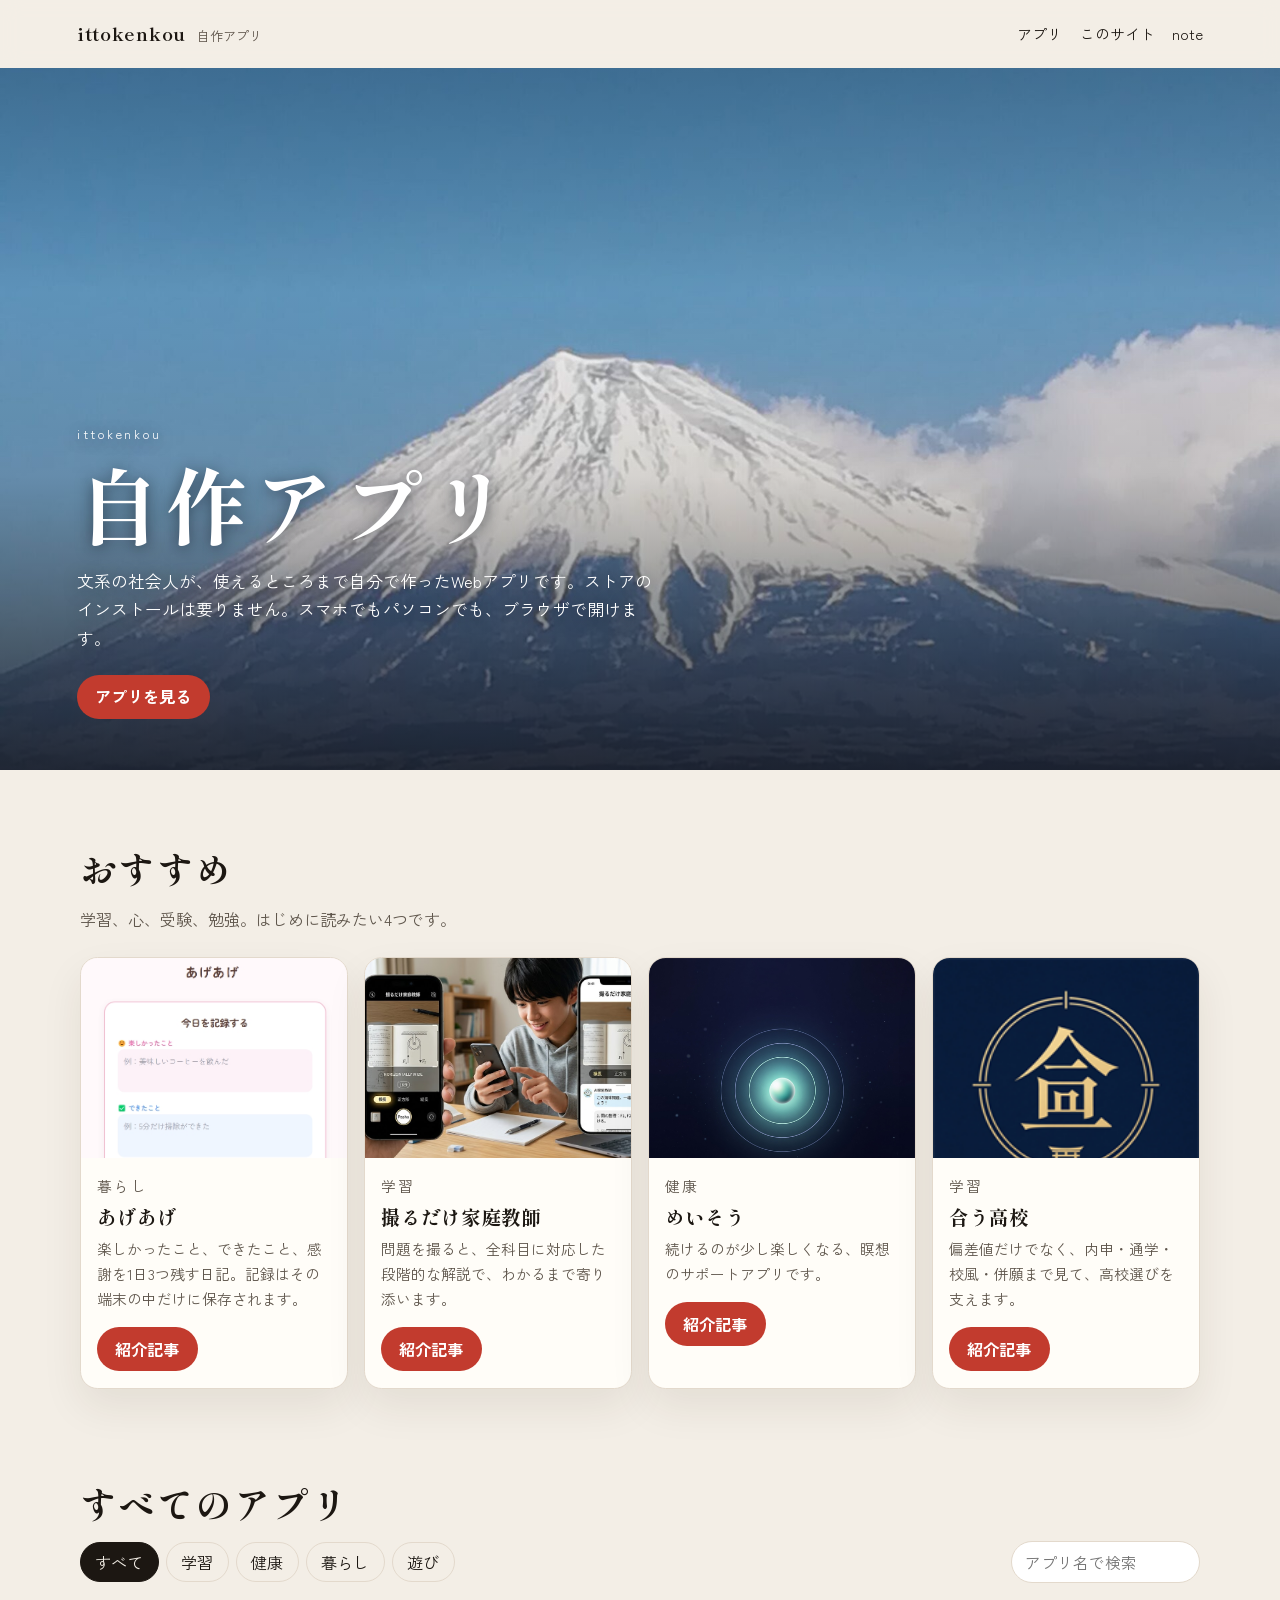
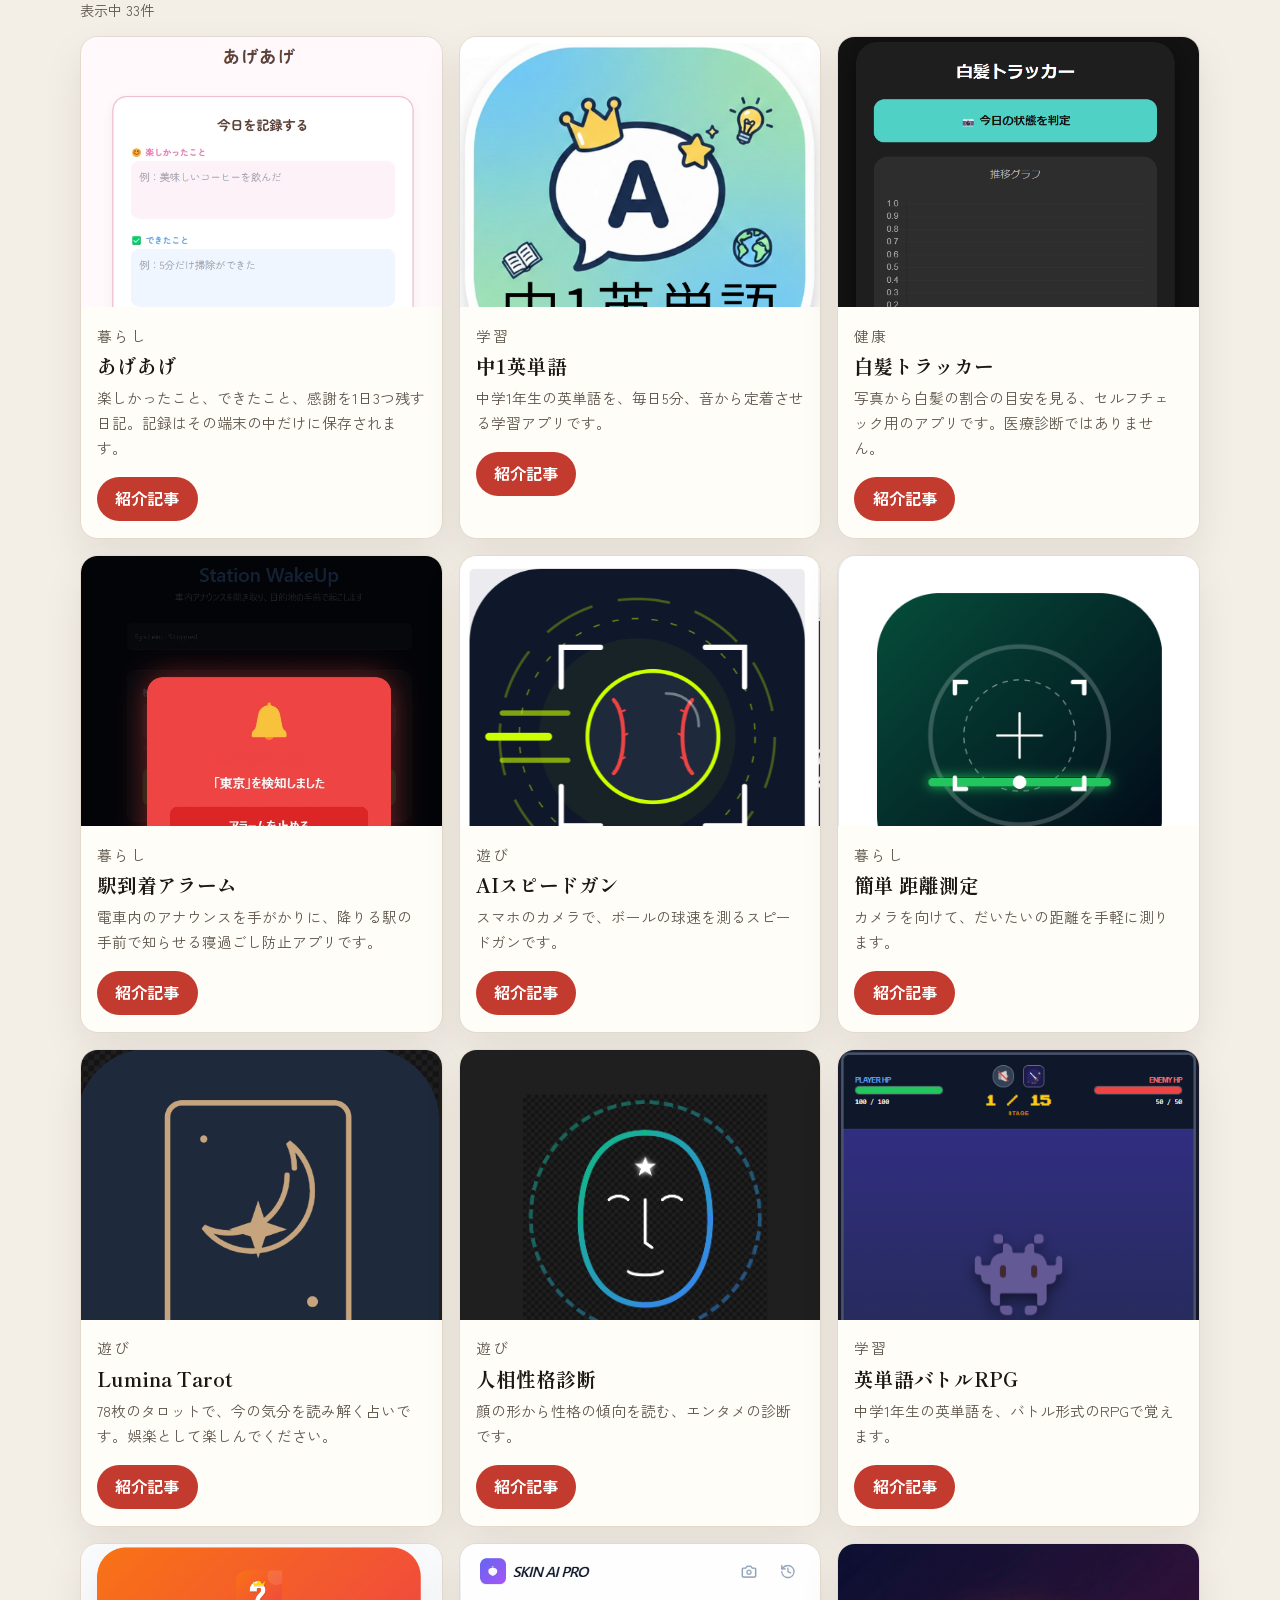
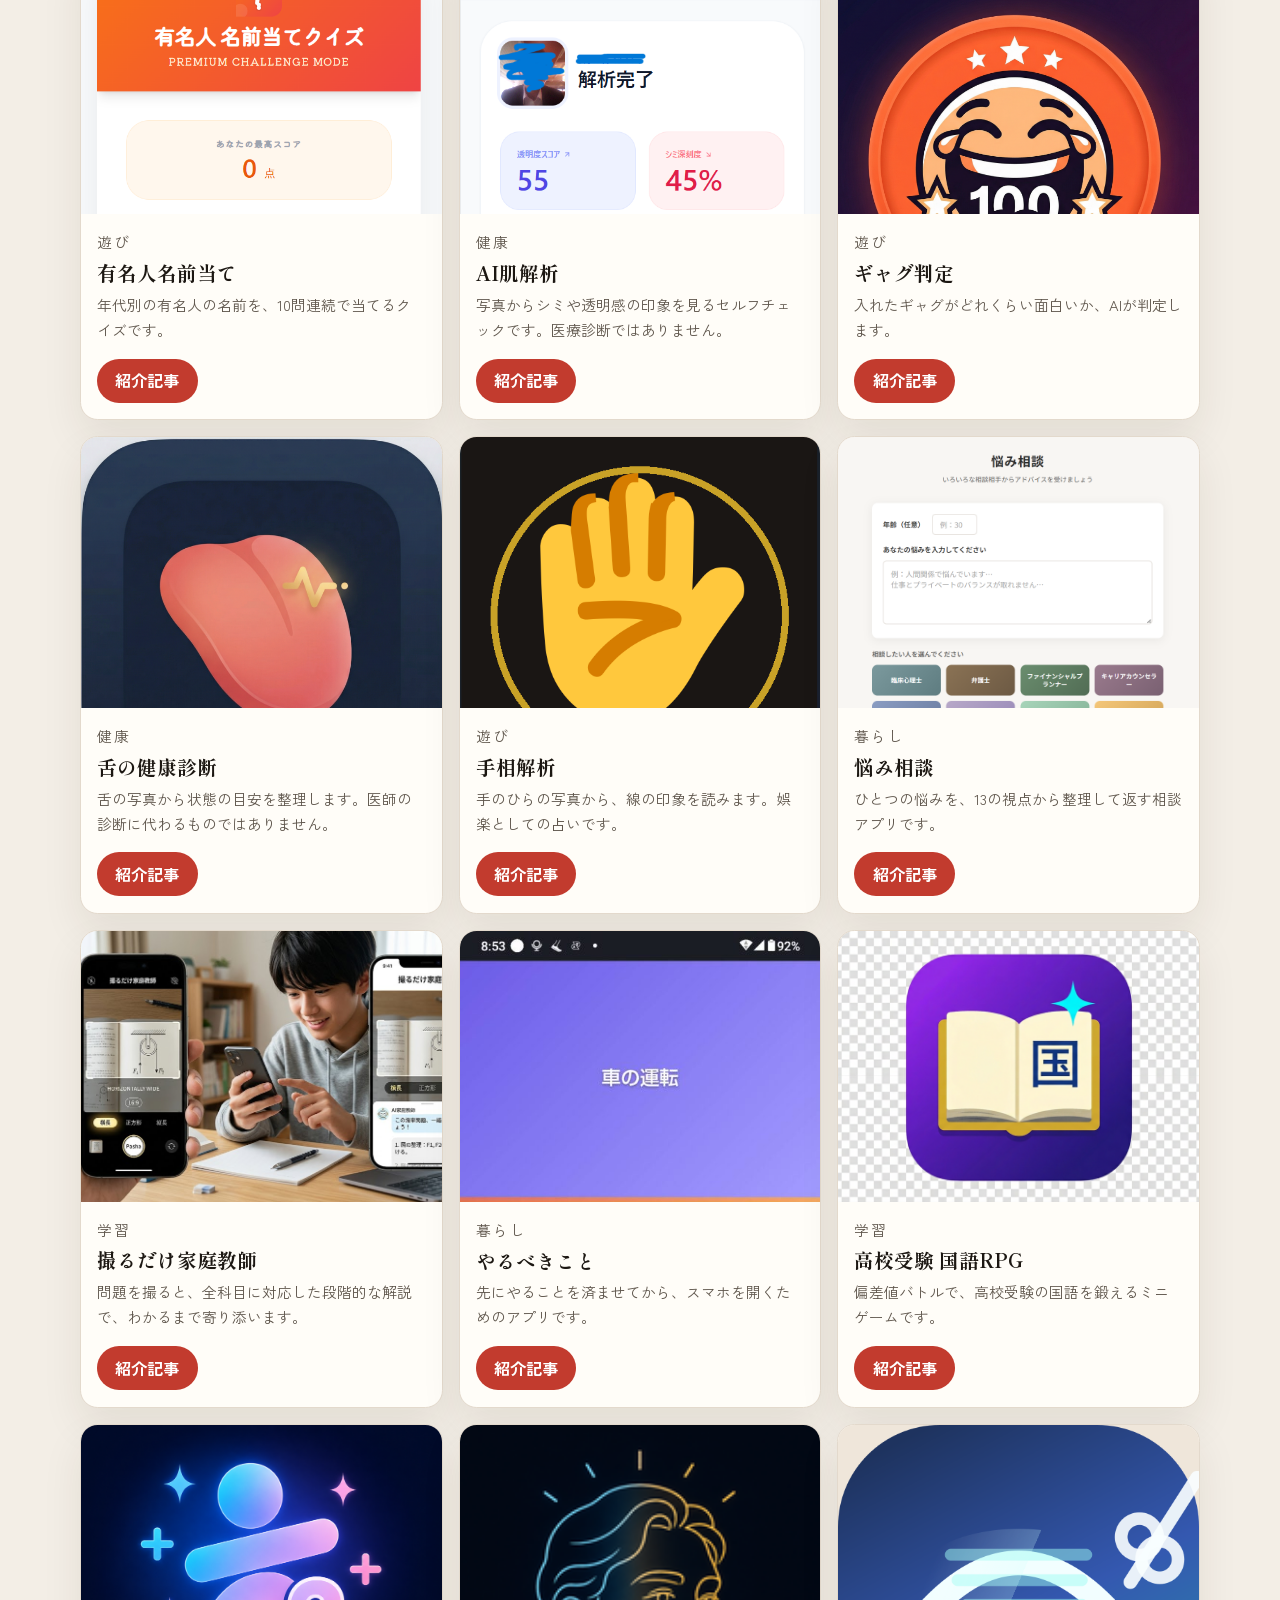
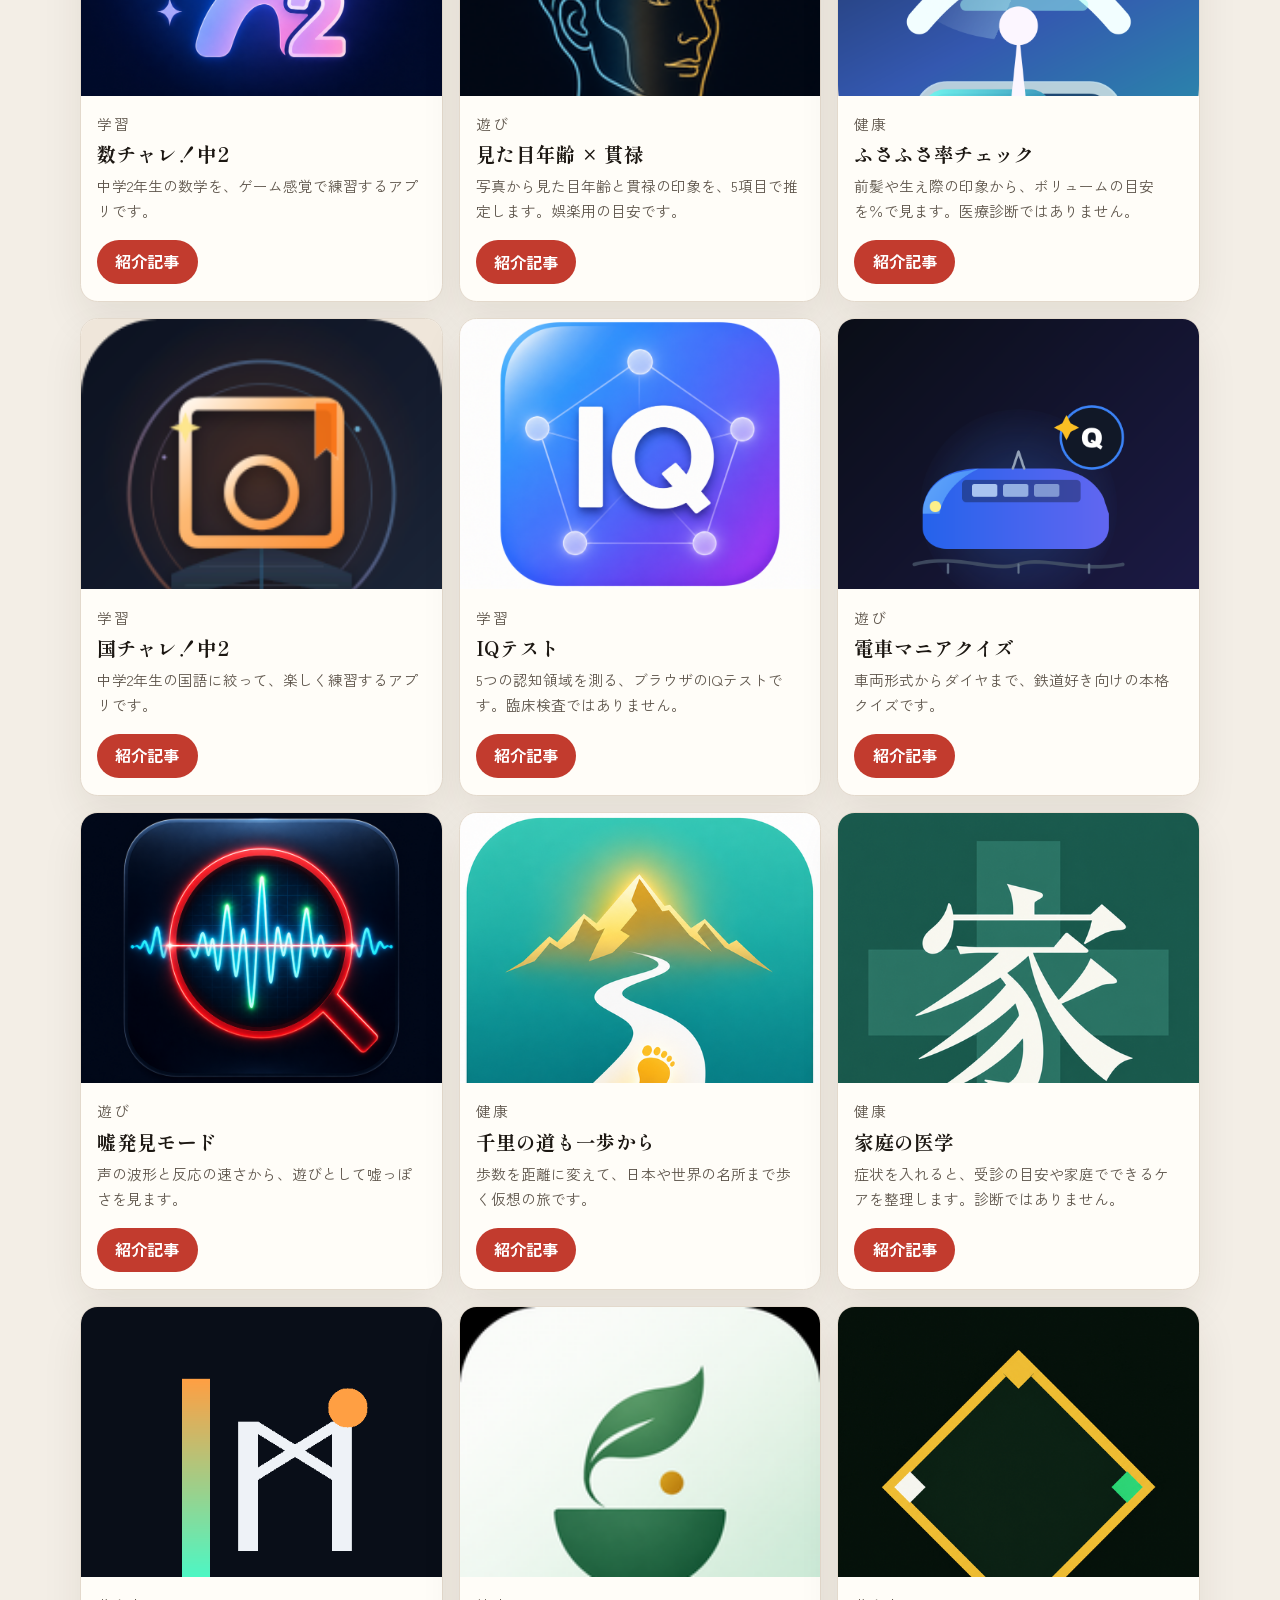
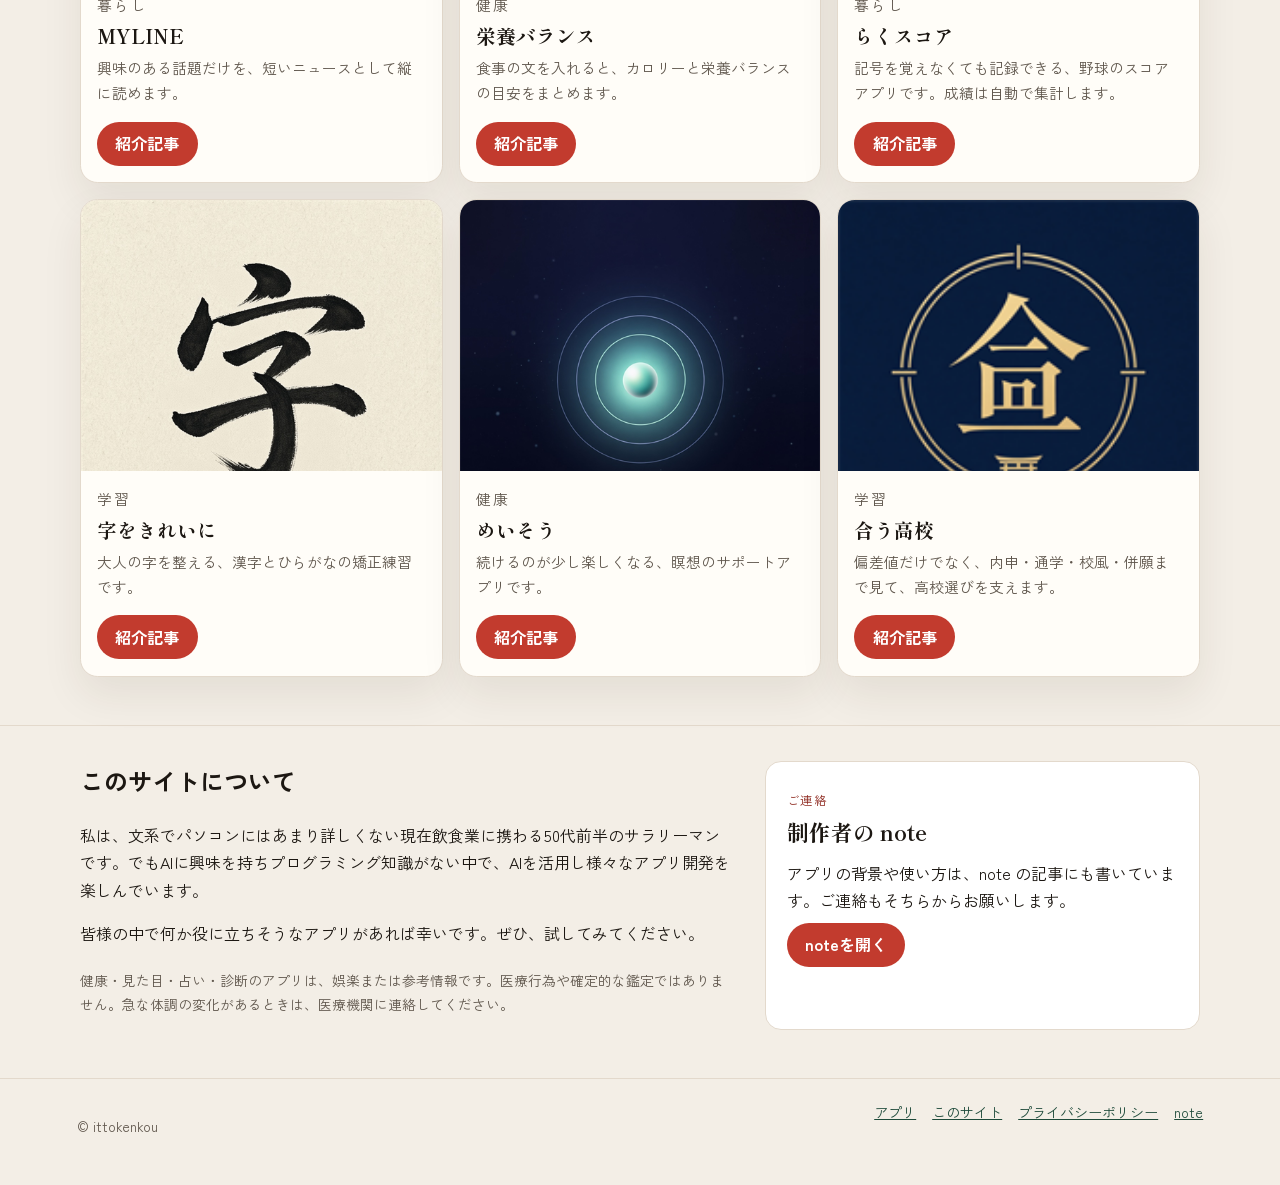
==== index.html @ 29476a19 "自作アプリの紹介サイトを追加する WordPressのPHPをやめ、有料noteの紹介記事へ案内する静的ページにするため。  Co-authored-by: Cursor <cursoragent@c" ====
<!DOCTYPE html>
<html lang="ja">
<head>
  <meta charset="UTF-8">
  <meta name="viewport" content="width=device-width, initial-scale=1">
  <title>ittokenkou - 自作アプリ</title>
  <meta name="description" content="文系の社会人が作ったWebアプリの紹介サイトです。学習、健康、暮らし、遊び。インストール不要で、ブラウザからすぐ使えます。">
  <link rel="icon" href="favicon.svg" type="image/svg+xml">
  <link rel="preconnect" href="https://fonts.googleapis.com">
  <link rel="preconnect" href="https://fonts.gstatic.com" crossorigin>
  <link href="https://fonts.googleapis.com/css2?family=Shippori+Mincho:wght@700&family=Zen+Kaku+Gothic+New:wght@400;500;700&display=swap" rel="stylesheet">
  <link rel="stylesheet" href="css/style.css">
</head>
<body>
  <a class="skip" href="#main">本文へスキップ</a>
  <header class="site-header">
    <a class="brand" href="index.html">
      <span class="brand-mark">ittokenkou</span>
      <span class="brand-sub">自作アプリ</span>
    </a>
    <nav class="nav" aria-label="サイト内">
      <a href="#apps">アプリ</a>
      <a href="#about">このサイト</a>
      <a href="https://note.com/americanetf" target="_blank" rel="noopener noreferrer">note</a>
    </nav>
  </header>
  <main id="main">
    <section class="hero" aria-label="紹介">
      <img class="hero-photo" src="images/hero.jpg" alt="雪をいただいた富士山と、そのふもとの街並み">
      <div class="hero-shade" aria-hidden="true"></div>
      <div class="hero-copy">
        <p class="eyebrow">ittokenkou</p>
        <h1>自作アプリ</h1>
        <p class="lead">文系の社会人が、使えるところまで自分で作ったWebアプリです。ストアのインストールは要りません。スマホでもパソコンでも、ブラウザで開けます。</p>
        <a class="btn" href="#apps">アプリを見る</a>
      </div>
    </section>

    <section class="section" id="apps">
      <div class="wrap">
        <h2>おすすめ</h2>
        <p class="section-lead">学習、心、受験、勉強。はじめに読みたい4つです。</p>
        <div class="grid">
        <article class="card" data-category="暮らし" data-search="あげあげ 暮らし 楽しかったこと、できたこと、感謝を1日3つ残す日記。記録はその端末の中だけに保存されます。">
          <a class="card-media" href="https://note.com/americanetf/n/n6f5684704893" target="_blank" rel="noopener noreferrer">
            <img src="images/apps/ageage.jpg" alt="あげあげの画面">
          </a>
          <div class="card-body">
            <p class="cat">暮らし</p>
            <h3><a href="https://note.com/americanetf/n/n6f5684704893" target="_blank" rel="noopener noreferrer">あげあげ</a></h3>
            <p>楽しかったこと、できたこと、感謝を1日3つ残す日記。記録はその端末の中だけに保存されます。</p>
            <div class="card-actions">
              <a class="btn" href="https://note.com/americanetf/n/n6f5684704893" target="_blank" rel="noopener noreferrer">紹介記事</a>
              
            </div>
          </div>
        </article>
        <article class="card" data-category="学習" data-search="撮るだけ家庭教師 学習 問題を撮ると、全科目に対応した段階的な解説で、わかるまで寄り添います。">
          <a class="card-media" href="https://note.com/americanetf/n/na5618ce71a97" target="_blank" rel="noopener noreferrer">
            <img src="images/apps/study.jpg" alt="撮るだけ家庭教師の画面">
          </a>
          <div class="card-body">
            <p class="cat">学習</p>
            <h3><a href="https://note.com/americanetf/n/na5618ce71a97" target="_blank" rel="noopener noreferrer">撮るだけ家庭教師</a></h3>
            <p>問題を撮ると、全科目に対応した段階的な解説で、わかるまで寄り添います。</p>
            <div class="card-actions">
              <a class="btn" href="https://note.com/americanetf/n/na5618ce71a97" target="_blank" rel="noopener noreferrer">紹介記事</a>
            </div>
          </div>
        </article>
        <article class="card" data-category="健康" data-search="めいそう 健康 続けるのが少し楽しくなる、瞑想のサポートアプリです。">
          <a class="card-media" href="https://note.com/americanetf/n/n24596c35aeb7" target="_blank" rel="noopener noreferrer">
            <img src="images/apps/meisou.png" alt="めいそうの画面">
          </a>
          <div class="card-body">
            <p class="cat">健康</p>
            <h3><a href="https://note.com/americanetf/n/n24596c35aeb7" target="_blank" rel="noopener noreferrer">めいそう</a></h3>
            <p>続けるのが少し楽しくなる、瞑想のサポートアプリです。</p>
            <div class="card-actions">
              <a class="btn" href="https://note.com/americanetf/n/n24596c35aeb7" target="_blank" rel="noopener noreferrer">紹介記事</a>
            </div>
          </div>
        </article>
        <article class="card" data-category="学習" data-search="合う高校 学習 偏差値だけでなく、内申・通学・校風・併願まで見て、高校選びを支えます。">
          <a class="card-media" href="https://note.com/americanetf/n/nf7fcd4352678" target="_blank" rel="noopener noreferrer">
            <img src="images/apps/juken.png" alt="合う高校の画面">
          </a>
          <div class="card-body">
            <p class="cat">学習</p>
            <h3><a href="https://note.com/americanetf/n/nf7fcd4352678" target="_blank" rel="noopener noreferrer">合う高校</a></h3>
            <p>偏差値だけでなく、内申・通学・校風・併願まで見て、高校選びを支えます。</p>
            <div class="card-actions">
              <a class="btn" href="https://note.com/americanetf/n/nf7fcd4352678" target="_blank" rel="noopener noreferrer">紹介記事</a>
            </div>
          </div>
        </article>
        </div>
      </div>
    </section>

    <section class="section" aria-labelledby="catalog-title">
      <div class="wrap">
        <h2 id="catalog-title">すべてのアプリ</h2>
        <div class="toolbar">
          <div class="filters" role="group" aria-label="カテゴリで絞り込む">
            <button class="chip" type="button" data-filter="すべて" aria-pressed="true">すべて</button>
            <button class="chip" type="button" data-filter="学習" aria-pressed="false">学習</button>
            <button class="chip" type="button" data-filter="健康" aria-pressed="false">健康</button>
            <button class="chip" type="button" data-filter="暮らし" aria-pressed="false">暮らし</button>
            <button class="chip" type="button" data-filter="遊び" aria-pressed="false">遊び</button>
          </div>
          <label class="search-label">
            <span class="visually-hidden">アプリを検索</span>
            <input class="search" id="search" type="search" placeholder="アプリ名で検索" autocomplete="off">
          </label>
        </div>
        <p class="result-count">表示中 <span id="result-count">0件</span></p>
        <div class="catalog-grid grid" id="catalog">
        <article class="card" data-category="暮らし" data-search="あげあげ 暮らし 楽しかったこと、できたこと、感謝を1日3つ残す日記。記録はその端末の中だけに保存されます。">
          <a class="card-media" href="https://note.com/americanetf/n/n6f5684704893" target="_blank" rel="noopener noreferrer">
            <img src="images/apps/ageage.jpg" alt="あげあげの画面">
          </a>
          <div class="card-body">
            <p class="cat">暮らし</p>
            <h3><a href="https://note.com/americanetf/n/n6f5684704893" target="_blank" rel="noopener noreferrer">あげあげ</a></h3>
            <p>楽しかったこと、できたこと、感謝を1日3つ残す日記。記録はその端末の中だけに保存されます。</p>
            <div class="card-actions">
              <a class="btn" href="https://note.com/americanetf/n/n6f5684704893" target="_blank" rel="noopener noreferrer">紹介記事</a>
              
            </div>
          </div>
        </article>
        <article class="card" data-category="学習" data-search="中1英単語 学習 中学1年生の英単語を、毎日5分、音から定着させる学習アプリです。">
          <a class="card-media" href="https://note.com/americanetf/n/n5c5227e5406d" target="_blank" rel="noopener noreferrer">
            <img src="images/apps/english.png" alt="中1英単語の画面">
          </a>
          <div class="card-body">
            <p class="cat">学習</p>
            <h3><a href="https://note.com/americanetf/n/n5c5227e5406d" target="_blank" rel="noopener noreferrer">中1英単語</a></h3>
            <p>中学1年生の英単語を、毎日5分、音から定着させる学習アプリです。</p>
            <div class="card-actions">
              <a class="btn" href="https://note.com/americanetf/n/n5c5227e5406d" target="_blank" rel="noopener noreferrer">紹介記事</a>
            </div>
          </div>
        </article>
        <article class="card" data-category="健康" data-search="白髪トラッカー 健康 写真から白髪の割合の目安を見る、セルフチェック用のアプリです。医療診断ではありません。">
          <a class="card-media" href="https://note.com/americanetf/n/n6ce420d94f91" target="_blank" rel="noopener noreferrer">
            <img src="images/apps/whitehair.png" alt="白髪トラッカーの画面">
          </a>
          <div class="card-body">
            <p class="cat">健康</p>
            <h3><a href="https://note.com/americanetf/n/n6ce420d94f91" target="_blank" rel="noopener noreferrer">白髪トラッカー</a></h3>
            <p>写真から白髪の割合の目安を見る、セルフチェック用のアプリです。医療診断ではありません。</p>
            <div class="card-actions">
              <a class="btn" href="https://note.com/americanetf/n/n6ce420d94f91" target="_blank" rel="noopener noreferrer">紹介記事</a>
            </div>
          </div>
        </article>
        <article class="card" data-category="暮らし" data-search="駅到着アラーム 暮らし 電車内のアナウンスを手がかりに、降りる駅の手前で知らせる寝過ごし防止アプリです。">
          <a class="card-media" href="https://note.com/americanetf/n/nfd51ef9150fc" target="_blank" rel="noopener noreferrer">
            <img src="images/apps/station.jpg" alt="駅到着アラームの画面">
          </a>
          <div class="card-body">
            <p class="cat">暮らし</p>
            <h3><a href="https://note.com/americanetf/n/nfd51ef9150fc" target="_blank" rel="noopener noreferrer">駅到着アラーム</a></h3>
            <p>電車内のアナウンスを手がかりに、降りる駅の手前で知らせる寝過ごし防止アプリです。</p>
            <div class="card-actions">
              <a class="btn" href="https://note.com/americanetf/n/nfd51ef9150fc" target="_blank" rel="noopener noreferrer">紹介記事</a>
            </div>
          </div>
        </article>
        <article class="card" data-category="遊び" data-search="AIスピードガン 遊び スマホのカメラで、ボールの球速を測るスピードガンです。">
          <a class="card-media" href="https://note.com/americanetf/n/n86782c1bce93" target="_blank" rel="noopener noreferrer">
            <img src="images/apps/speedgun.png" alt="AIスピードガンの画面">
          </a>
          <div class="card-body">
            <p class="cat">遊び</p>
            <h3><a href="https://note.com/americanetf/n/n86782c1bce93" target="_blank" rel="noopener noreferrer">AIスピードガン</a></h3>
            <p>スマホのカメラで、ボールの球速を測るスピードガンです。</p>
            <div class="card-actions">
              <a class="btn" href="https://note.com/americanetf/n/n86782c1bce93" target="_blank" rel="noopener noreferrer">紹介記事</a>
            </div>
          </div>
        </article>
        <article class="card" data-category="暮らし" data-search="簡単 距離測定 暮らし カメラを向けて、だいたいの距離を手軽に測ります。">
          <a class="card-media" href="https://note.com/americanetf/n/nd07bd2de4fc6" target="_blank" rel="noopener noreferrer">
            <img src="images/apps/distance.png" alt="簡単 距離測定の画面">
          </a>
          <div class="card-body">
            <p class="cat">暮らし</p>
            <h3><a href="https://note.com/americanetf/n/nd07bd2de4fc6" target="_blank" rel="noopener noreferrer">簡単 距離測定</a></h3>
            <p>カメラを向けて、だいたいの距離を手軽に測ります。</p>
            <div class="card-actions">
              <a class="btn" href="https://note.com/americanetf/n/nd07bd2de4fc6" target="_blank" rel="noopener noreferrer">紹介記事</a>
            </div>
          </div>
        </article>
        <article class="card" data-category="遊び" data-search="Lumina Tarot 遊び 78枚のタロットで、今の気分を読み解く占いです。娯楽として楽しんでください。">
          <a class="card-media" href="https://note.com/americanetf/n/ndaac4186b539" target="_blank" rel="noopener noreferrer">
            <img src="images/apps/tarot.png" alt="Lumina Tarotの画面">
          </a>
          <div class="card-body">
            <p class="cat">遊び</p>
            <h3><a href="https://note.com/americanetf/n/ndaac4186b539" target="_blank" rel="noopener noreferrer">Lumina Tarot</a></h3>
            <p>78枚のタロットで、今の気分を読み解く占いです。娯楽として楽しんでください。</p>
            <div class="card-actions">
              <a class="btn" href="https://note.com/americanetf/n/ndaac4186b539" target="_blank" rel="noopener noreferrer">紹介記事</a>
            </div>
          </div>
        </article>
        <article class="card" data-category="遊び" data-search="人相性格診断 遊び 顔の形から性格の傾向を読む、エンタメの診断です。">
          <a class="card-media" href="https://note.com/americanetf/n/nb36170993361" target="_blank" rel="noopener noreferrer">
            <img src="images/apps/ninsou.png" alt="人相性格診断の画面">
          </a>
          <div class="card-body">
            <p class="cat">遊び</p>
            <h3><a href="https://note.com/americanetf/n/nb36170993361" target="_blank" rel="noopener noreferrer">人相性格診断</a></h3>
            <p>顔の形から性格の傾向を読む、エンタメの診断です。</p>
            <div class="card-actions">
              <a class="btn" href="https://note.com/americanetf/n/nb36170993361" target="_blank" rel="noopener noreferrer">紹介記事</a>
            </div>
          </div>
        </article>
        <article class="card" data-category="学習" data-search="英単語バトルRPG 学習 中学1年生の英単語を、バトル形式のRPGで覚えます。">
          <a class="card-media" href="https://note.com/americanetf/n/n2225ad89ec8f" target="_blank" rel="noopener noreferrer">
            <img src="images/apps/rpg-english.png" alt="英単語バトルRPGの画面">
          </a>
          <div class="card-body">
            <p class="cat">学習</p>
            <h3><a href="https://note.com/americanetf/n/n2225ad89ec8f" target="_blank" rel="noopener noreferrer">英単語バトルRPG</a></h3>
            <p>中学1年生の英単語を、バトル形式のRPGで覚えます。</p>
            <div class="card-actions">
              <a class="btn" href="https://note.com/americanetf/n/n2225ad89ec8f" target="_blank" rel="noopener noreferrer">紹介記事</a>
            </div>
          </div>
        </article>
        <article class="card" data-category="遊び" data-search="有名人名前当て 遊び 年代別の有名人の名前を、10問連続で当てるクイズです。">
          <a class="card-media" href="https://note.com/americanetf/n/n20d0f2902083" target="_blank" rel="noopener noreferrer">
            <img src="images/apps/namequiz.png" alt="有名人名前当ての画面">
          </a>
          <div class="card-body">
            <p class="cat">遊び</p>
            <h3><a href="https://note.com/americanetf/n/n20d0f2902083" target="_blank" rel="noopener noreferrer">有名人名前当て</a></h3>
            <p>年代別の有名人の名前を、10問連続で当てるクイズです。</p>
            <div class="card-actions">
              <a class="btn" href="https://note.com/americanetf/n/n20d0f2902083" target="_blank" rel="noopener noreferrer">紹介記事</a>
            </div>
          </div>
        </article>
        <article class="card" data-category="健康" data-search="AI肌解析 健康 写真からシミや透明感の印象を見るセルフチェックです。医療診断ではありません。">
          <a class="card-media" href="https://note.com/americanetf/n/n7315d685aeb5" target="_blank" rel="noopener noreferrer">
            <img src="images/apps/skin.png" alt="AI肌解析の画面">
          </a>
          <div class="card-body">
            <p class="cat">健康</p>
            <h3><a href="https://note.com/americanetf/n/n7315d685aeb5" target="_blank" rel="noopener noreferrer">AI肌解析</a></h3>
            <p>写真からシミや透明感の印象を見るセルフチェックです。医療診断ではありません。</p>
            <div class="card-actions">
              <a class="btn" href="https://note.com/americanetf/n/n7315d685aeb5" target="_blank" rel="noopener noreferrer">紹介記事</a>
            </div>
          </div>
        </article>
        <article class="card" data-category="遊び" data-search="ギャグ判定 遊び 入れたギャグがどれくらい面白いか、AIが判定します。">
          <a class="card-media" href="https://note.com/americanetf/n/n8d7ed89498a2" target="_blank" rel="noopener noreferrer">
            <img src="images/apps/gag.png" alt="ギャグ判定の画面">
          </a>
          <div class="card-body">
            <p class="cat">遊び</p>
            <h3><a href="https://note.com/americanetf/n/n8d7ed89498a2" target="_blank" rel="noopener noreferrer">ギャグ判定</a></h3>
            <p>入れたギャグがどれくらい面白いか、AIが判定します。</p>
            <div class="card-actions">
              <a class="btn" href="https://note.com/americanetf/n/n8d7ed89498a2" target="_blank" rel="noopener noreferrer">紹介記事</a>
            </div>
          </div>
        </article>
        <article class="card" data-category="健康" data-search="舌の健康診断 健康 舌の写真から状態の目安を整理します。医師の診断に代わるものではありません。">
          <a class="card-media" href="https://note.com/americanetf/n/nb8c6fe9f93a4" target="_blank" rel="noopener noreferrer">
            <img src="images/apps/tongue.png" alt="舌の健康診断の画面">
          </a>
          <div class="card-body">
            <p class="cat">健康</p>
            <h3><a href="https://note.com/americanetf/n/nb8c6fe9f93a4" target="_blank" rel="noopener noreferrer">舌の健康診断</a></h3>
            <p>舌の写真から状態の目安を整理します。医師の診断に代わるものではありません。</p>
            <div class="card-actions">
              <a class="btn" href="https://note.com/americanetf/n/nb8c6fe9f93a4" target="_blank" rel="noopener noreferrer">紹介記事</a>
            </div>
          </div>
        </article>
        <article class="card" data-category="遊び" data-search="手相解析 遊び 手のひらの写真から、線の印象を読みます。娯楽としての占いです。">
          <a class="card-media" href="https://note.com/americanetf/n/n8d02c3fd5464" target="_blank" rel="noopener noreferrer">
            <img src="images/apps/tesou.png" alt="手相解析の画面">
          </a>
          <div class="card-body">
            <p class="cat">遊び</p>
            <h3><a href="https://note.com/americanetf/n/n8d02c3fd5464" target="_blank" rel="noopener noreferrer">手相解析</a></h3>
            <p>手のひらの写真から、線の印象を読みます。娯楽としての占いです。</p>
            <div class="card-actions">
              <a class="btn" href="https://note.com/americanetf/n/n8d02c3fd5464" target="_blank" rel="noopener noreferrer">紹介記事</a>
            </div>
          </div>
        </article>
        <article class="card" data-category="暮らし" data-search="悩み相談 暮らし ひとつの悩みを、13の視点から整理して返す相談アプリです。">
          <a class="card-media" href="https://note.com/americanetf/n/n1a3421ae8b51" target="_blank" rel="noopener noreferrer">
            <img src="images/apps/advice.png" alt="悩み相談の画面">
          </a>
          <div class="card-body">
            <p class="cat">暮らし</p>
            <h3><a href="https://note.com/americanetf/n/n1a3421ae8b51" target="_blank" rel="noopener noreferrer">悩み相談</a></h3>
            <p>ひとつの悩みを、13の視点から整理して返す相談アプリです。</p>
            <div class="card-actions">
              <a class="btn" href="https://note.com/americanetf/n/n1a3421ae8b51" target="_blank" rel="noopener noreferrer">紹介記事</a>
            </div>
          </div>
        </article>
        <article class="card" data-category="学習" data-search="撮るだけ家庭教師 学習 問題を撮ると、全科目に対応した段階的な解説で、わかるまで寄り添います。">
          <a class="card-media" href="https://note.com/americanetf/n/na5618ce71a97" target="_blank" rel="noopener noreferrer">
            <img src="images/apps/study.jpg" alt="撮るだけ家庭教師の画面">
          </a>
          <div class="card-body">
            <p class="cat">学習</p>
            <h3><a href="https://note.com/americanetf/n/na5618ce71a97" target="_blank" rel="noopener noreferrer">撮るだけ家庭教師</a></h3>
            <p>問題を撮ると、全科目に対応した段階的な解説で、わかるまで寄り添います。</p>
            <div class="card-actions">
              <a class="btn" href="https://note.com/americanetf/n/na5618ce71a97" target="_blank" rel="noopener noreferrer">紹介記事</a>
            </div>
          </div>
        </article>
        <article class="card" data-category="暮らし" data-search="やるべきこと 暮らし 先にやることを済ませてから、スマホを開くためのアプリです。">
          <a class="card-media" href="https://note.com/americanetf/n/n000a72885ef5" target="_blank" rel="noopener noreferrer">
            <img src="images/apps/control.jpg" alt="やるべきことの画面">
          </a>
          <div class="card-body">
            <p class="cat">暮らし</p>
            <h3><a href="https://note.com/americanetf/n/n000a72885ef5" target="_blank" rel="noopener noreferrer">やるべきこと</a></h3>
            <p>先にやることを済ませてから、スマホを開くためのアプリです。</p>
            <div class="card-actions">
              <a class="btn" href="https://note.com/americanetf/n/n000a72885ef5" target="_blank" rel="noopener noreferrer">紹介記事</a>
            </div>
          </div>
        </article>
        <article class="card" data-category="学習" data-search="高校受験 国語RPG 学習 偏差値バトルで、高校受験の国語を鍛えるミニゲームです。">
          <a class="card-media" href="https://note.com/americanetf/n/nf71b2d0c64ed" target="_blank" rel="noopener noreferrer">
            <img src="images/apps/kokugo-rpg.png" alt="高校受験 国語RPGの画面">
          </a>
          <div class="card-body">
            <p class="cat">学習</p>
            <h3><a href="https://note.com/americanetf/n/nf71b2d0c64ed" target="_blank" rel="noopener noreferrer">高校受験 国語RPG</a></h3>
            <p>偏差値バトルで、高校受験の国語を鍛えるミニゲームです。</p>
            <div class="card-actions">
              <a class="btn" href="https://note.com/americanetf/n/nf71b2d0c64ed" target="_blank" rel="noopener noreferrer">紹介記事</a>
            </div>
          </div>
        </article>
        <article class="card" data-category="学習" data-search="数チャレ！中2 学習 中学2年生の数学を、ゲーム感覚で練習するアプリです。">
          <a class="card-media" href="https://note.com/americanetf/n/n46fce645f4d8" target="_blank" rel="noopener noreferrer">
            <img src="images/apps/math.png" alt="数チャレ！中2の画面">
          </a>
          <div class="card-body">
            <p class="cat">学習</p>
            <h3><a href="https://note.com/americanetf/n/n46fce645f4d8" target="_blank" rel="noopener noreferrer">数チャレ！中2</a></h3>
            <p>中学2年生の数学を、ゲーム感覚で練習するアプリです。</p>
            <div class="card-actions">
              <a class="btn" href="https://note.com/americanetf/n/n46fce645f4d8" target="_blank" rel="noopener noreferrer">紹介記事</a>
            </div>
          </div>
        </article>
        <article class="card" data-category="遊び" data-search="見た目年齢 × 貫禄 遊び 写真から見た目年齢と貫禄の印象を、5項目で推定します。娯楽用の目安です。">
          <a class="card-media" href="https://note.com/americanetf/n/nccac9c9fda77" target="_blank" rel="noopener noreferrer">
            <img src="images/apps/mitame.png" alt="見た目年齢 × 貫禄の画面">
          </a>
          <div class="card-body">
            <p class="cat">遊び</p>
            <h3><a href="https://note.com/americanetf/n/nccac9c9fda77" target="_blank" rel="noopener noreferrer">見た目年齢 × 貫禄</a></h3>
            <p>写真から見た目年齢と貫禄の印象を、5項目で推定します。娯楽用の目安です。</p>
            <div class="card-actions">
              <a class="btn" href="https://note.com/americanetf/n/nccac9c9fda77" target="_blank" rel="noopener noreferrer">紹介記事</a>
            </div>
          </div>
        </article>
        <article class="card" data-category="健康" data-search="ふさふさ率チェック 健康 前髪や生え際の印象から、ボリュームの目安を％で見ます。医療診断ではありません。">
          <a class="card-media" href="https://note.com/americanetf/n/n0b2419d1edec" target="_blank" rel="noopener noreferrer">
            <img src="images/apps/hair.png" alt="ふさふさ率チェックの画面">
          </a>
          <div class="card-body">
            <p class="cat">健康</p>
            <h3><a href="https://note.com/americanetf/n/n0b2419d1edec" target="_blank" rel="noopener noreferrer">ふさふさ率チェック</a></h3>
            <p>前髪や生え際の印象から、ボリュームの目安を％で見ます。医療診断ではありません。</p>
            <div class="card-actions">
              <a class="btn" href="https://note.com/americanetf/n/n0b2419d1edec" target="_blank" rel="noopener noreferrer">紹介記事</a>
            </div>
          </div>
        </article>
        <article class="card" data-category="学習" data-search="国チャレ！中2 学習 中学2年生の国語に絞って、楽しく練習するアプリです。">
          <a class="card-media" href="https://note.com/americanetf/n/n3f5166b1104b" target="_blank" rel="noopener noreferrer">
            <img src="images/apps/kokugo.png" alt="国チャレ！中2の画面">
          </a>
          <div class="card-body">
            <p class="cat">学習</p>
            <h3><a href="https://note.com/americanetf/n/n3f5166b1104b" target="_blank" rel="noopener noreferrer">国チャレ！中2</a></h3>
            <p>中学2年生の国語に絞って、楽しく練習するアプリです。</p>
            <div class="card-actions">
              <a class="btn" href="https://note.com/americanetf/n/n3f5166b1104b" target="_blank" rel="noopener noreferrer">紹介記事</a>
            </div>
          </div>
        </article>
        <article class="card" data-category="学習" data-search="IQテスト 学習 5つの認知領域を測る、ブラウザのIQテストです。臨床検査ではありません。">
          <a class="card-media" href="https://note.com/americanetf/n/nd633bcc416a3" target="_blank" rel="noopener noreferrer">
            <img src="images/apps/iq.png" alt="IQテストの画面">
          </a>
          <div class="card-body">
            <p class="cat">学習</p>
            <h3><a href="https://note.com/americanetf/n/nd633bcc416a3" target="_blank" rel="noopener noreferrer">IQテスト</a></h3>
            <p>5つの認知領域を測る、ブラウザのIQテストです。臨床検査ではありません。</p>
            <div class="card-actions">
              <a class="btn" href="https://note.com/americanetf/n/nd633bcc416a3" target="_blank" rel="noopener noreferrer">紹介記事</a>
            </div>
          </div>
        </article>
        <article class="card" data-category="遊び" data-search="電車マニアクイズ 遊び 車両形式からダイヤまで、鉄道好き向けの本格クイズです。">
          <a class="card-media" href="https://note.com/americanetf/n/nf39682e48fc1" target="_blank" rel="noopener noreferrer">
            <img src="images/apps/train.png" alt="電車マニアクイズの画面">
          </a>
          <div class="card-body">
            <p class="cat">遊び</p>
            <h3><a href="https://note.com/americanetf/n/nf39682e48fc1" target="_blank" rel="noopener noreferrer">電車マニアクイズ</a></h3>
            <p>車両形式からダイヤまで、鉄道好き向けの本格クイズです。</p>
            <div class="card-actions">
              <a class="btn" href="https://note.com/americanetf/n/nf39682e48fc1" target="_blank" rel="noopener noreferrer">紹介記事</a>
            </div>
          </div>
        </article>
        <article class="card" data-category="遊び" data-search="嘘発見モード 遊び 声の波形と反応の速さから、遊びとして嘘っぽさを見ます。">
          <a class="card-media" href="https://note.com/americanetf/n/nfcb757251792" target="_blank" rel="noopener noreferrer">
            <img src="images/apps/uso.png" alt="嘘発見モードの画面">
          </a>
          <div class="card-body">
            <p class="cat">遊び</p>
            <h3><a href="https://note.com/americanetf/n/nfcb757251792" target="_blank" rel="noopener noreferrer">嘘発見モード</a></h3>
            <p>声の波形と反応の速さから、遊びとして嘘っぽさを見ます。</p>
            <div class="card-actions">
              <a class="btn" href="https://note.com/americanetf/n/nfcb757251792" target="_blank" rel="noopener noreferrer">紹介記事</a>
            </div>
          </div>
        </article>
        <article class="card" data-category="健康" data-search="千里の道も一歩から 健康 歩数を距離に変えて、日本や世界の名所まで歩く仮想の旅です。">
          <a class="card-media" href="https://note.com/americanetf/n/nc4388dbee690" target="_blank" rel="noopener noreferrer">
            <img src="images/apps/senri.png" alt="千里の道も一歩からの画面">
          </a>
          <div class="card-body">
            <p class="cat">健康</p>
            <h3><a href="https://note.com/americanetf/n/nc4388dbee690" target="_blank" rel="noopener noreferrer">千里の道も一歩から</a></h3>
            <p>歩数を距離に変えて、日本や世界の名所まで歩く仮想の旅です。</p>
            <div class="card-actions">
              <a class="btn" href="https://note.com/americanetf/n/nc4388dbee690" target="_blank" rel="noopener noreferrer">紹介記事</a>
            </div>
          </div>
        </article>
        <article class="card" data-category="健康" data-search="家庭の医学 健康 症状を入れると、受診の目安や家庭でできるケアを整理します。診断ではありません。">
          <a class="card-media" href="https://note.com/americanetf/n/n49b43f9dcdf8" target="_blank" rel="noopener noreferrer">
            <img src="images/apps/igaku.png" alt="家庭の医学の画面">
          </a>
          <div class="card-body">
            <p class="cat">健康</p>
            <h3><a href="https://note.com/americanetf/n/n49b43f9dcdf8" target="_blank" rel="noopener noreferrer">家庭の医学</a></h3>
            <p>症状を入れると、受診の目安や家庭でできるケアを整理します。診断ではありません。</p>
            <div class="card-actions">
              <a class="btn" href="https://note.com/americanetf/n/n49b43f9dcdf8" target="_blank" rel="noopener noreferrer">紹介記事</a>
            </div>
          </div>
        </article>
        <article class="card" data-category="暮らし" data-search="MYLINE 暮らし 興味のある話題だけを、短いニュースとして縦に読めます。">
          <a class="card-media" href="https://note.com/americanetf/n/nc843996453d1" target="_blank" rel="noopener noreferrer">
            <img src="images/apps/news.png" alt="MYLINEの画面">
          </a>
          <div class="card-body">
            <p class="cat">暮らし</p>
            <h3><a href="https://note.com/americanetf/n/nc843996453d1" target="_blank" rel="noopener noreferrer">MYLINE</a></h3>
            <p>興味のある話題だけを、短いニュースとして縦に読めます。</p>
            <div class="card-actions">
              <a class="btn" href="https://note.com/americanetf/n/nc843996453d1" target="_blank" rel="noopener noreferrer">紹介記事</a>
            </div>
          </div>
        </article>
        <article class="card" data-category="健康" data-search="栄養バランス 健康 食事の文を入れると、カロリーと栄養バランスの目安をまとめます。">
          <a class="card-media" href="https://note.com/americanetf/n/n097dadf59469" target="_blank" rel="noopener noreferrer">
            <img src="images/apps/eiyo.png" alt="栄養バランスの画面">
          </a>
          <div class="card-body">
            <p class="cat">健康</p>
            <h3><a href="https://note.com/americanetf/n/n097dadf59469" target="_blank" rel="noopener noreferrer">栄養バランス</a></h3>
            <p>食事の文を入れると、カロリーと栄養バランスの目安をまとめます。</p>
            <div class="card-actions">
              <a class="btn" href="https://note.com/americanetf/n/n097dadf59469" target="_blank" rel="noopener noreferrer">紹介記事</a>
            </div>
          </div>
        </article>
        <article class="card" data-category="暮らし" data-search="らくスコア 暮らし 記号を覚えなくても記録できる、野球のスコアアプリです。成績は自動で集計します。">
          <a class="card-media" href="https://note.com/americanetf/n/nec4071ee4b09" target="_blank" rel="noopener noreferrer">
            <img src="images/apps/baseball.png" alt="らくスコアの画面">
          </a>
          <div class="card-body">
            <p class="cat">暮らし</p>
            <h3><a href="https://note.com/americanetf/n/nec4071ee4b09" target="_blank" rel="noopener noreferrer">らくスコア</a></h3>
            <p>記号を覚えなくても記録できる、野球のスコアアプリです。成績は自動で集計します。</p>
            <div class="card-actions">
              <a class="btn" href="https://note.com/americanetf/n/nec4071ee4b09" target="_blank" rel="noopener noreferrer">紹介記事</a>
            </div>
          </div>
        </article>
        <article class="card" data-category="学習" data-search="字をきれいに 学習 大人の字を整える、漢字とひらがなの矯正練習です。">
          <a class="card-media" href="https://note.com/americanetf/n/nf6fd50813374" target="_blank" rel="noopener noreferrer">
            <img src="images/apps/kirei.png" alt="字をきれいにの画面">
          </a>
          <div class="card-body">
            <p class="cat">学習</p>
            <h3><a href="https://note.com/americanetf/n/nf6fd50813374" target="_blank" rel="noopener noreferrer">字をきれいに</a></h3>
            <p>大人の字を整える、漢字とひらがなの矯正練習です。</p>
            <div class="card-actions">
              <a class="btn" href="https://note.com/americanetf/n/nf6fd50813374" target="_blank" rel="noopener noreferrer">紹介記事</a>
            </div>
          </div>
        </article>
        <article class="card" data-category="健康" data-search="めいそう 健康 続けるのが少し楽しくなる、瞑想のサポートアプリです。">
          <a class="card-media" href="https://note.com/americanetf/n/n24596c35aeb7" target="_blank" rel="noopener noreferrer">
            <img src="images/apps/meisou.png" alt="めいそうの画面">
          </a>
          <div class="card-body">
            <p class="cat">健康</p>
            <h3><a href="https://note.com/americanetf/n/n24596c35aeb7" target="_blank" rel="noopener noreferrer">めいそう</a></h3>
            <p>続けるのが少し楽しくなる、瞑想のサポートアプリです。</p>
            <div class="card-actions">
              <a class="btn" href="https://note.com/americanetf/n/n24596c35aeb7" target="_blank" rel="noopener noreferrer">紹介記事</a>
            </div>
          </div>
        </article>
        <article class="card" data-category="学習" data-search="合う高校 学習 偏差値だけでなく、内申・通学・校風・併願まで見て、高校選びを支えます。">
          <a class="card-media" href="https://note.com/americanetf/n/nf7fcd4352678" target="_blank" rel="noopener noreferrer">
            <img src="images/apps/juken.png" alt="合う高校の画面">
          </a>
          <div class="card-body">
            <p class="cat">学習</p>
            <h3><a href="https://note.com/americanetf/n/nf7fcd4352678" target="_blank" rel="noopener noreferrer">合う高校</a></h3>
            <p>偏差値だけでなく、内申・通学・校風・併願まで見て、高校選びを支えます。</p>
            <div class="card-actions">
              <a class="btn" href="https://note.com/americanetf/n/nf7fcd4352678" target="_blank" rel="noopener noreferrer">紹介記事</a>
            </div>
          </div>
        </article>
        </div>
        <p class="empty" id="empty">該当するアプリはありません。ことばを短くするか、カテゴリを「すべて」に戻してください。</p>
      </div>
    </section>

    <section class="about" id="about">
      <div class="wrap about-grid">
        <div>
          <h2>このサイトについて</h2>
          <p>私は、文系でパソコンにはあまり詳しくない現在飲食業に携わる50代前半のサラリーマンです。でもAIに興味を持ちプログラミング知識がない中で、AIを活用し様々なアプリ開発を楽しんでいます。</p>
          <p>皆様の中で何か役に立ちそうなアプリがあれば幸いです。ぜひ、試してみてください。</p>
          <p class="disclaimer">健康・見た目・占い・診断のアプリは、娯楽または参考情報です。医療行為や確定的な鑑定ではありません。急な体調の変化があるときは、医療機関に連絡してください。</p>
        </div>
        <aside class="note-box">
          <p class="cat">ご連絡</p>
          <h3>制作者の note</h3>
          <p>アプリの背景や使い方は、note の記事にも書いています。ご連絡もそちらからお願いします。</p>
          <p><a class="btn" href="https://note.com/americanetf" target="_blank" rel="noopener noreferrer">noteを開く</a></p>
        </aside>
      </div>
    </section>
  </main>
  <footer class="site-footer">
    <p>© ittokenkou</p>
    <nav aria-label="フッター">
      <a href="#apps">アプリ</a>
      <a href="#about">このサイト</a>
      <a href="privacy.html">プライバシーポリシー</a>
      <a href="https://note.com/americanetf" target="_blank" rel="noopener noreferrer">note</a>
    </nav>
  </footer>
  <script src="js/filter.js"></script>
</body>
</html>
---- css/style.css ----
:root {
  --ink: #1c1712;
  --muted: #5f564c;
  --paper: #f3eee6;
  --card: #fffdf8;
  --line: #e3d9cc;
  --seal: #c23b2e;
  --seal-deep: #8e291f;
  --pine: #1e4a3a;
  --sky: #8eb4d4;
  --shadow: 0 18px 40px rgba(48, 32, 18, 0.08);
  --header: 4.25rem;
  --serif: "Shippori Mincho", "Yu Mincho", "Hiragino Mincho ProN", serif;
  --sans: "Zen Kaku Gothic New", "Yu Gothic", "Hiragino Sans", sans-serif;
}

* { box-sizing: border-box; }

html { scroll-behavior: smooth; }

body {
  margin: 0;
  color: var(--ink);
  background: var(--paper);
  font-family: var(--sans);
  font-size: 1rem;
  line-height: 1.7;
}

img { max-width: 100%; display: block; }

a { color: inherit; }

.skip {
  position: absolute;
  left: 1rem;
  top: -4rem;
  background: var(--ink);
  color: white;
  padding: 0.5rem 0.8rem;
  z-index: 20;
}

.skip:focus { top: 0.6rem; }

.site-header {
  position: sticky;
  top: 0;
  z-index: 10;
  display: flex;
  align-items: center;
  justify-content: space-between;
  gap: 1rem;
  min-height: var(--header);
  padding: 0.7rem 6vw;
  background: rgba(243, 238, 230, 0.92);
  border-bottom: 1px solid transparent;
  backdrop-filter: blur(10px);
}

.site-header.is-stuck { border-bottom-color: var(--line); }

.brand {
  display: flex;
  align-items: baseline;
  gap: 0.7rem;
  text-decoration: none;
}

.brand-mark {
  font-family: var(--serif);
  font-weight: 700;
  letter-spacing: 0.04em;
  font-size: 1.15rem;
}

.brand-sub {
  color: var(--muted);
  font-size: 0.82rem;
}

.nav {
  display: flex;
  gap: 1.1rem;
  align-items: center;
  font-size: 0.92rem;
}

.nav a { text-decoration: none; }

.nav a:hover { color: var(--seal-deep); }

.hero {
  position: relative;
  min-height: 78vh;
  display: grid;
  align-items: end;
  color: white;
  overflow: hidden;
}

.hero-photo {
  position: absolute;
  inset: 0;
  width: 100%;
  height: 100%;
  object-fit: cover;
  object-position: center 42%;
}

.hero-shade {
  position: absolute;
  inset: 0;
  background:
    linear-gradient(180deg, rgba(18, 28, 40, 0.28) 0%, rgba(18, 28, 40, 0.05) 32%, rgba(18, 28, 40, 0.15) 58%, rgba(16, 18, 22, 0.78) 100%);
}

.hero-copy {
  position: relative;
  z-index: 1;
  padding: 8vh 6vw 3.2rem;
  max-width: 46rem;
  text-shadow: 0 2px 16px rgba(12, 18, 28, 0.55);
}

.hero .btn { text-shadow: none; }

.eyebrow {
  margin: 0 0 0.6rem;
  letter-spacing: 0.22em;
  font-size: 0.78rem;
  text-transform: lowercase;
}

.hero h1 {
  margin: 0;
  font-family: var(--serif);
  font-size: clamp(2.6rem, 7vw, 5.2rem);
  font-weight: 700;
  line-height: 1.15;
  letter-spacing: 0.06em;
}

.lead {
  margin: 1rem 0 1.4rem;
  max-width: 36rem;
  font-size: 1.05rem;
}

.btn {
  display: inline-flex;
  align-items: center;
  justify-content: center;
  min-height: 2.75rem;
  padding: 0.45rem 1.15rem;
  border-radius: 999px;
  background: var(--seal);
  color: white;
  text-decoration: none;
  font-weight: 700;
  border: 0;
  cursor: pointer;
}

.btn:hover { background: var(--seal-deep); }

.btn-ghost {
  background: transparent;
  color: var(--pine);
  border: 1px solid var(--pine);
}

.btn-ghost:hover { background: var(--pine); color: white; }

.wrap {
  width: min(1120px, calc(100% - 8vw));
  margin: 0 auto;
}

.section { padding: 4.2rem 0 1rem; }

.section h2 {
  margin: 0 0 0.4rem;
  font-family: var(--serif);
  font-size: clamp(1.7rem, 3vw, 2.3rem);
  font-weight: 700;
  letter-spacing: 0.04em;
}

.section-lead {
  margin: 0 0 1.5rem;
  color: var(--muted);
}

.grid {
  display: grid;
  grid-template-columns: repeat(4, 1fr);
  gap: 1rem;
}

.catalog-grid { grid-template-columns: repeat(3, 1fr); }

.card {
  background: var(--card);
  border: 1px solid var(--line);
  border-radius: 1.1rem;
  overflow: hidden;
  box-shadow: var(--shadow);
  display: flex;
  flex-direction: column;
  min-width: 0;
}

.card[hidden] { display: none; }

.card-media {
  aspect-ratio: 4 / 3;
  background: #efe6da;
  overflow: hidden;
}

.card-media img {
  width: 100%;
  height: 100%;
  object-fit: cover;
  object-position: center top;
}

.card-body {
  padding: 0.95rem 1rem 1.05rem;
  display: flex;
  flex-direction: column;
  gap: 0.35rem;
  flex: 1;
}

.cat {
  margin: 0;
  color: var(--seal-deep);
  font-size: 0.75rem;
  letter-spacing: 0.14em;
}

.card h3 {
  margin: 0;
  font-family: var(--serif);
  font-size: 1.22rem;
  line-height: 1.35;
  font-weight: 700;
}

.card h3 a { text-decoration: none; }

.card h3 a:hover { color: var(--seal-deep); }

.card p { margin: 0; color: var(--muted); font-size: 0.92rem; }

.card-actions {
  display: flex;
  align-items: center;
  gap: 0.8rem;
  margin-top: 0.7rem;
}

.link-quiet {
  color: var(--pine);
  font-size: 0.88rem;
}

.toolbar {
  display: flex;
  flex-wrap: wrap;
  gap: 0.7rem;
  align-items: center;
  justify-content: space-between;
  margin-bottom: 1rem;
}

.filters { display: flex; flex-wrap: wrap; gap: 0.45rem; }

.chip {
  min-height: 2.5rem;
  padding: 0.3rem 0.9rem;
  border-radius: 999px;
  border: 1px solid var(--line);
  background: transparent;
  color: var(--ink);
  font: inherit;
  cursor: pointer;
}

.chip[aria-pressed="true"] {
  background: var(--ink);
  color: var(--paper);
  border-color: var(--ink);
}

.search {
  min-height: 2.5rem;
  min-width: min(100%, 16rem);
  padding: 0.4rem 0.85rem;
  border-radius: 999px;
  border: 1px solid var(--line);
  background: white;
  font: inherit;
  color: var(--ink);
}

.result-count {
  margin: 0 0 0.8rem;
  color: var(--muted);
  font-size: 0.88rem;
}

.empty {
  display: none;
  padding: 2rem 0 3rem;
  color: var(--muted);
}

.empty.is-shown { display: block; }

.about {
  margin-top: 2rem;
  padding: 2.2rem 0 3rem;
  border-top: 1px solid var(--line);
}

.about-grid {
  display: grid;
  grid-template-columns: 1.2fr 0.8fr;
  gap: 2rem;
}

.about h2 { margin-top: 0; }

.note-box {
  background: white;
  border: 1px solid var(--line);
  border-radius: 1rem;
  padding: 1.2rem 1.3rem;
}

.note-box h3 {
  margin: 0.2rem 0 0;
  font-family: var(--serif);
  font-size: 1.35rem;
}

.note-box p { margin: 0.55rem 0 0; }

.visually-hidden {
  position: absolute;
  width: 1px;
  height: 1px;
  padding: 0;
  margin: -1px;
  overflow: hidden;
  clip: rect(0, 0, 0, 0);
  white-space: nowrap;
  border: 0;
}

.disclaimer {
  margin-top: 1.4rem;
  color: var(--muted);
  font-size: 0.86rem;
}

.site-footer {
  padding: 1.4rem 6vw 2rem;
  border-top: 1px solid var(--line);
  display: flex;
  justify-content: space-between;
  gap: 1rem;
  flex-wrap: wrap;
  color: var(--muted);
  font-size: 0.88rem;
}

.site-footer nav { display: flex; gap: 1rem; flex-wrap: wrap; }

.site-footer a { color: var(--pine); }

.page {
  padding: 2.5rem 0 4rem;
}

.page h1 {
  font-family: var(--serif);
  font-size: clamp(2rem, 4vw, 2.8rem);
  margin: 0 0 1rem;
}

.prose { max-width: 42rem; }

.prose h2 {
  font-family: var(--serif);
  font-size: 1.35rem;
  margin: 2rem 0 0.4rem;
}

.prose p { margin: 0.4rem 0 0.8rem; }

:focus-visible {
  outline: 2px solid var(--pine);
  outline-offset: 3px;
}

@media (max-width: 980px) {
  .grid, .catalog-grid { grid-template-columns: repeat(2, 1fr); }
  .about-grid { grid-template-columns: 1fr; }
}

@media (max-width: 680px) {
  .brand-sub { display: none; }
  .grid, .catalog-grid { grid-template-columns: 1fr; }
  .hero { min-height: 86vh; }
  .nav { gap: 0.75rem; font-size: 0.84rem; }
  .site-footer { flex-direction: column; }
}

@media (prefers-reduced-motion: reduce) {
  html { scroll-behavior: auto; }
}
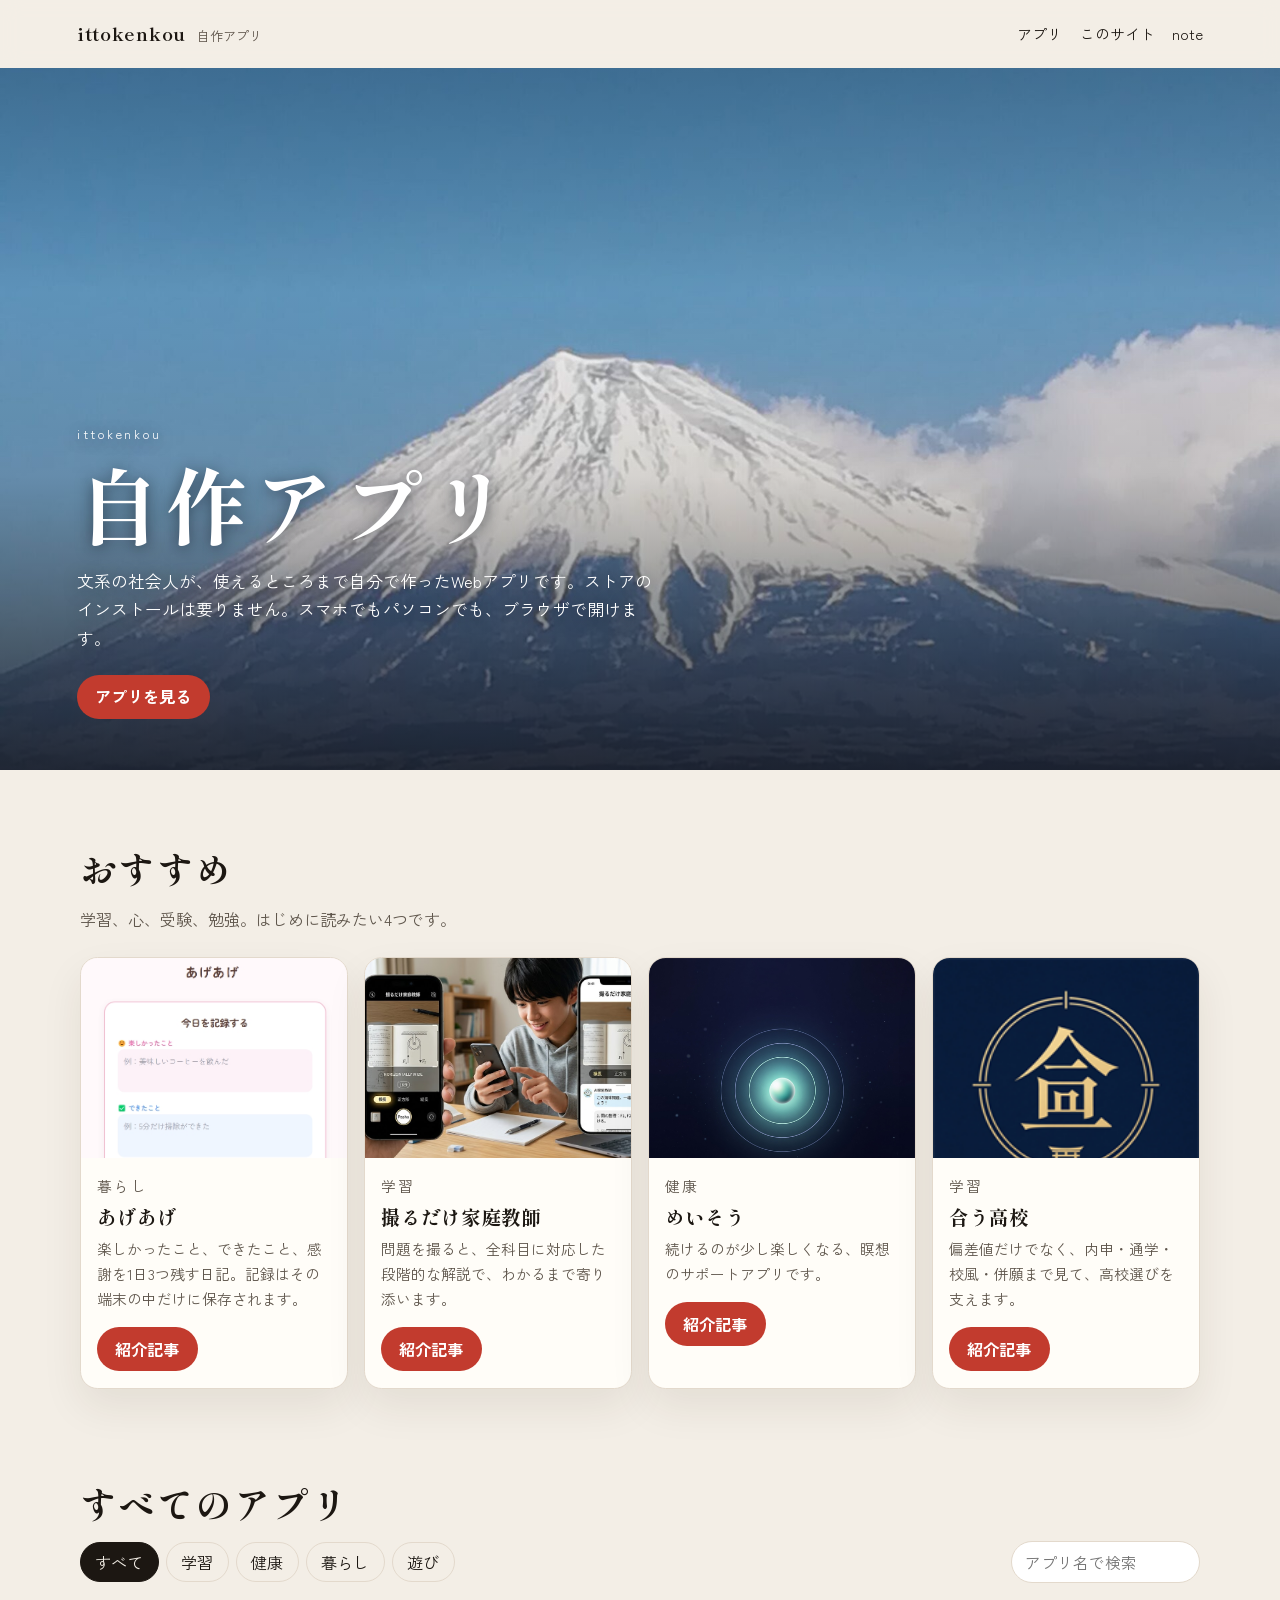
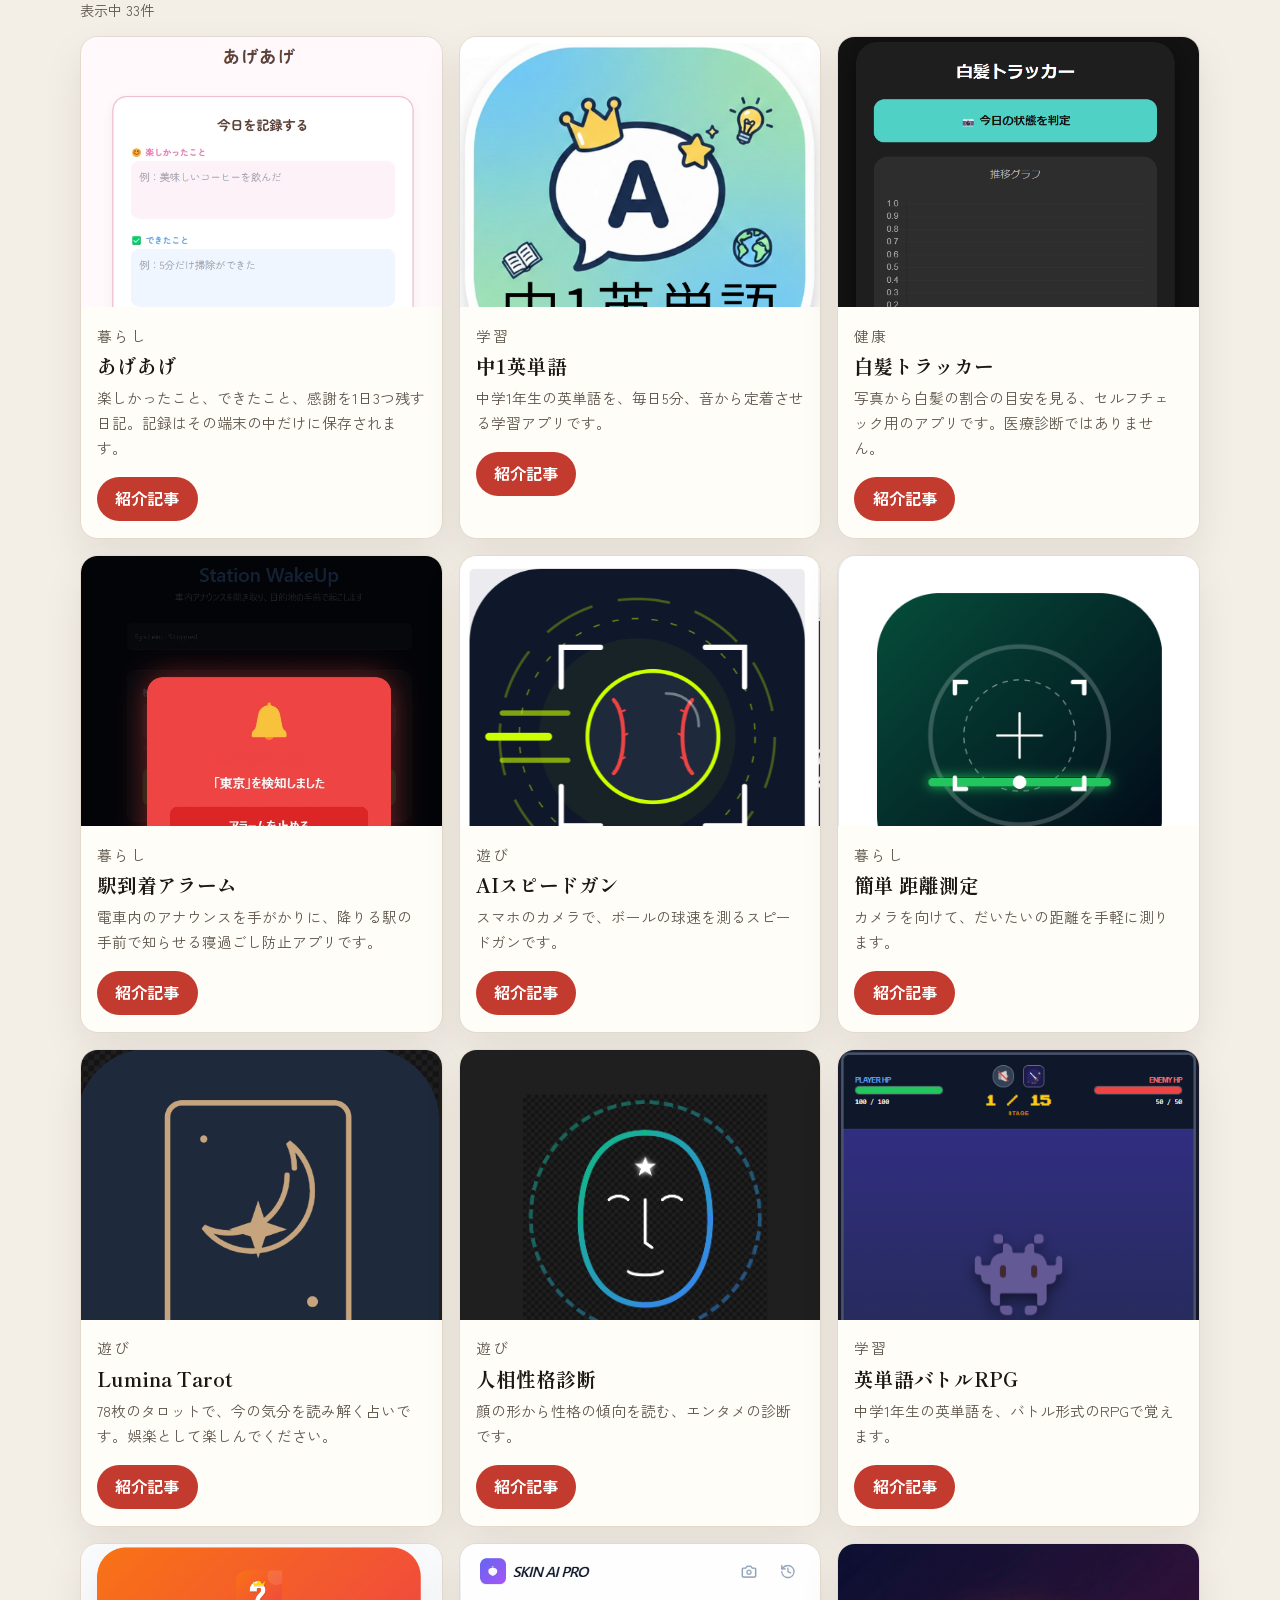
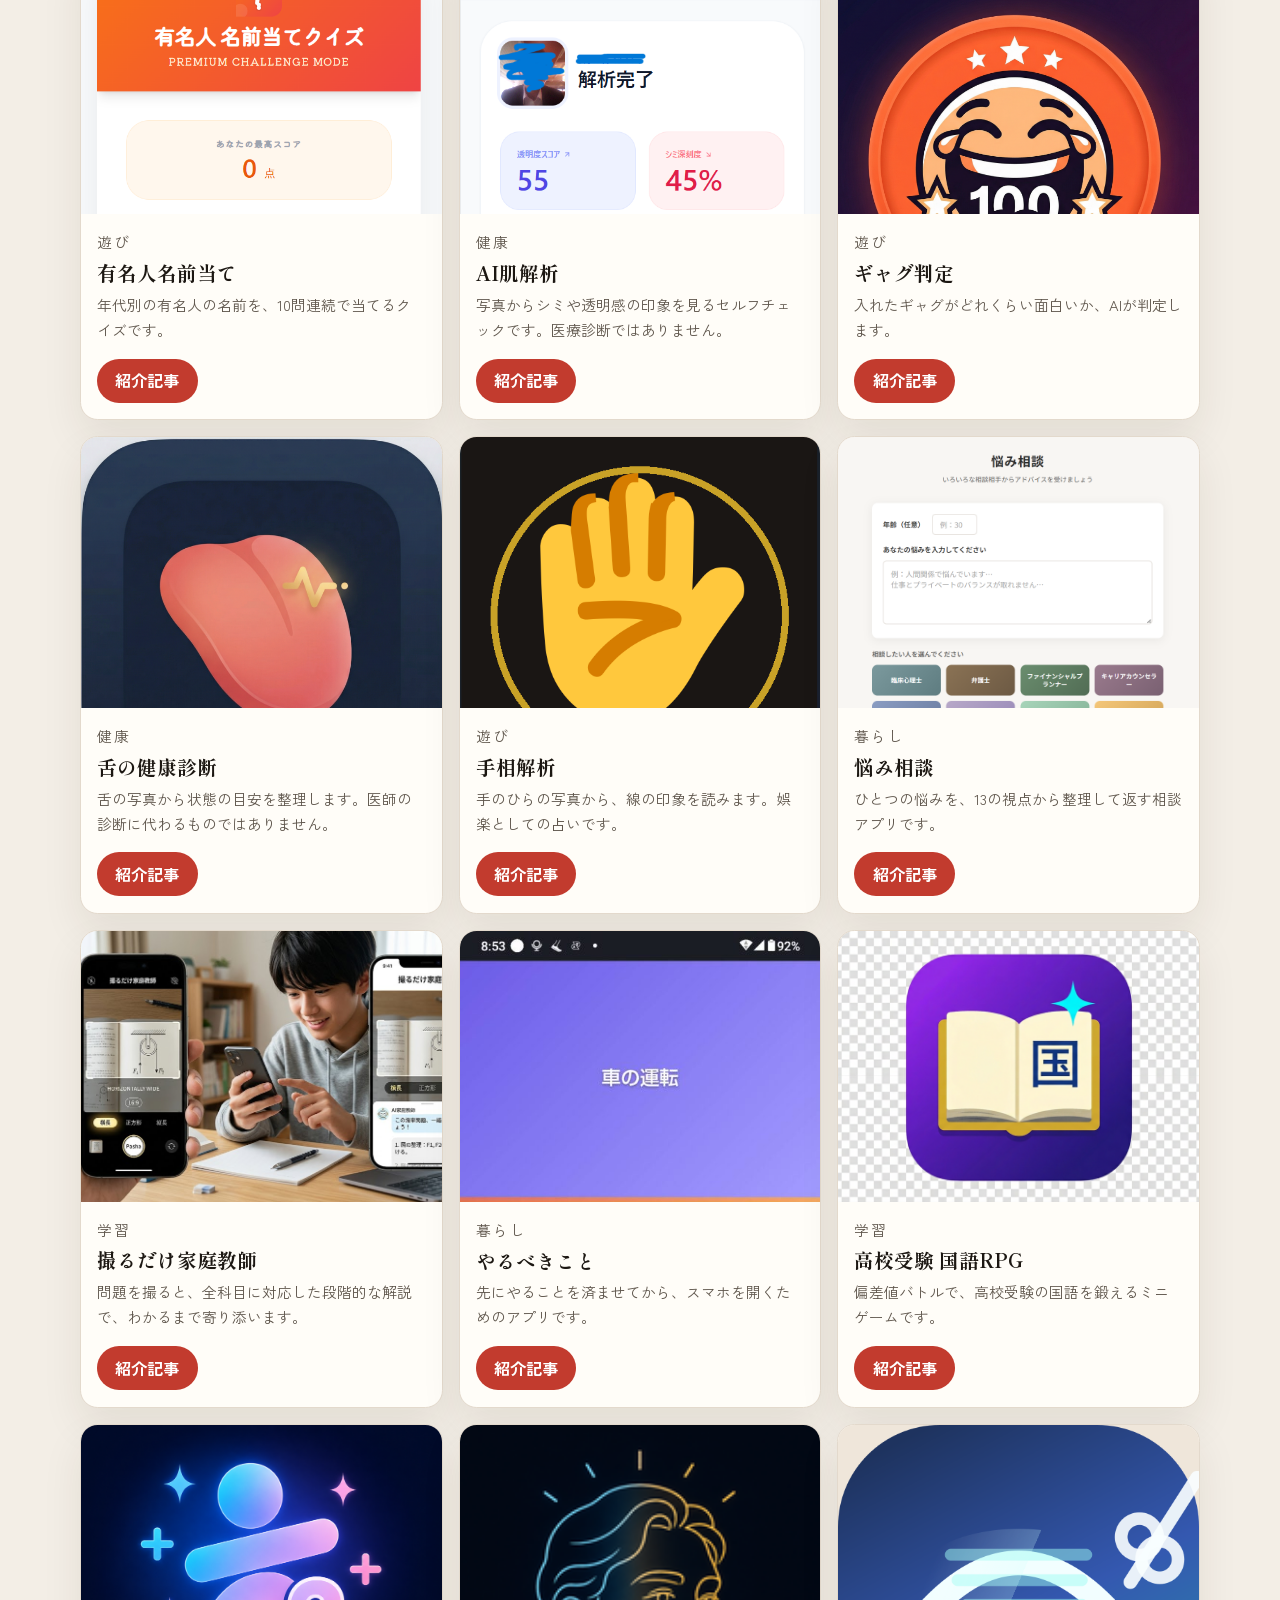
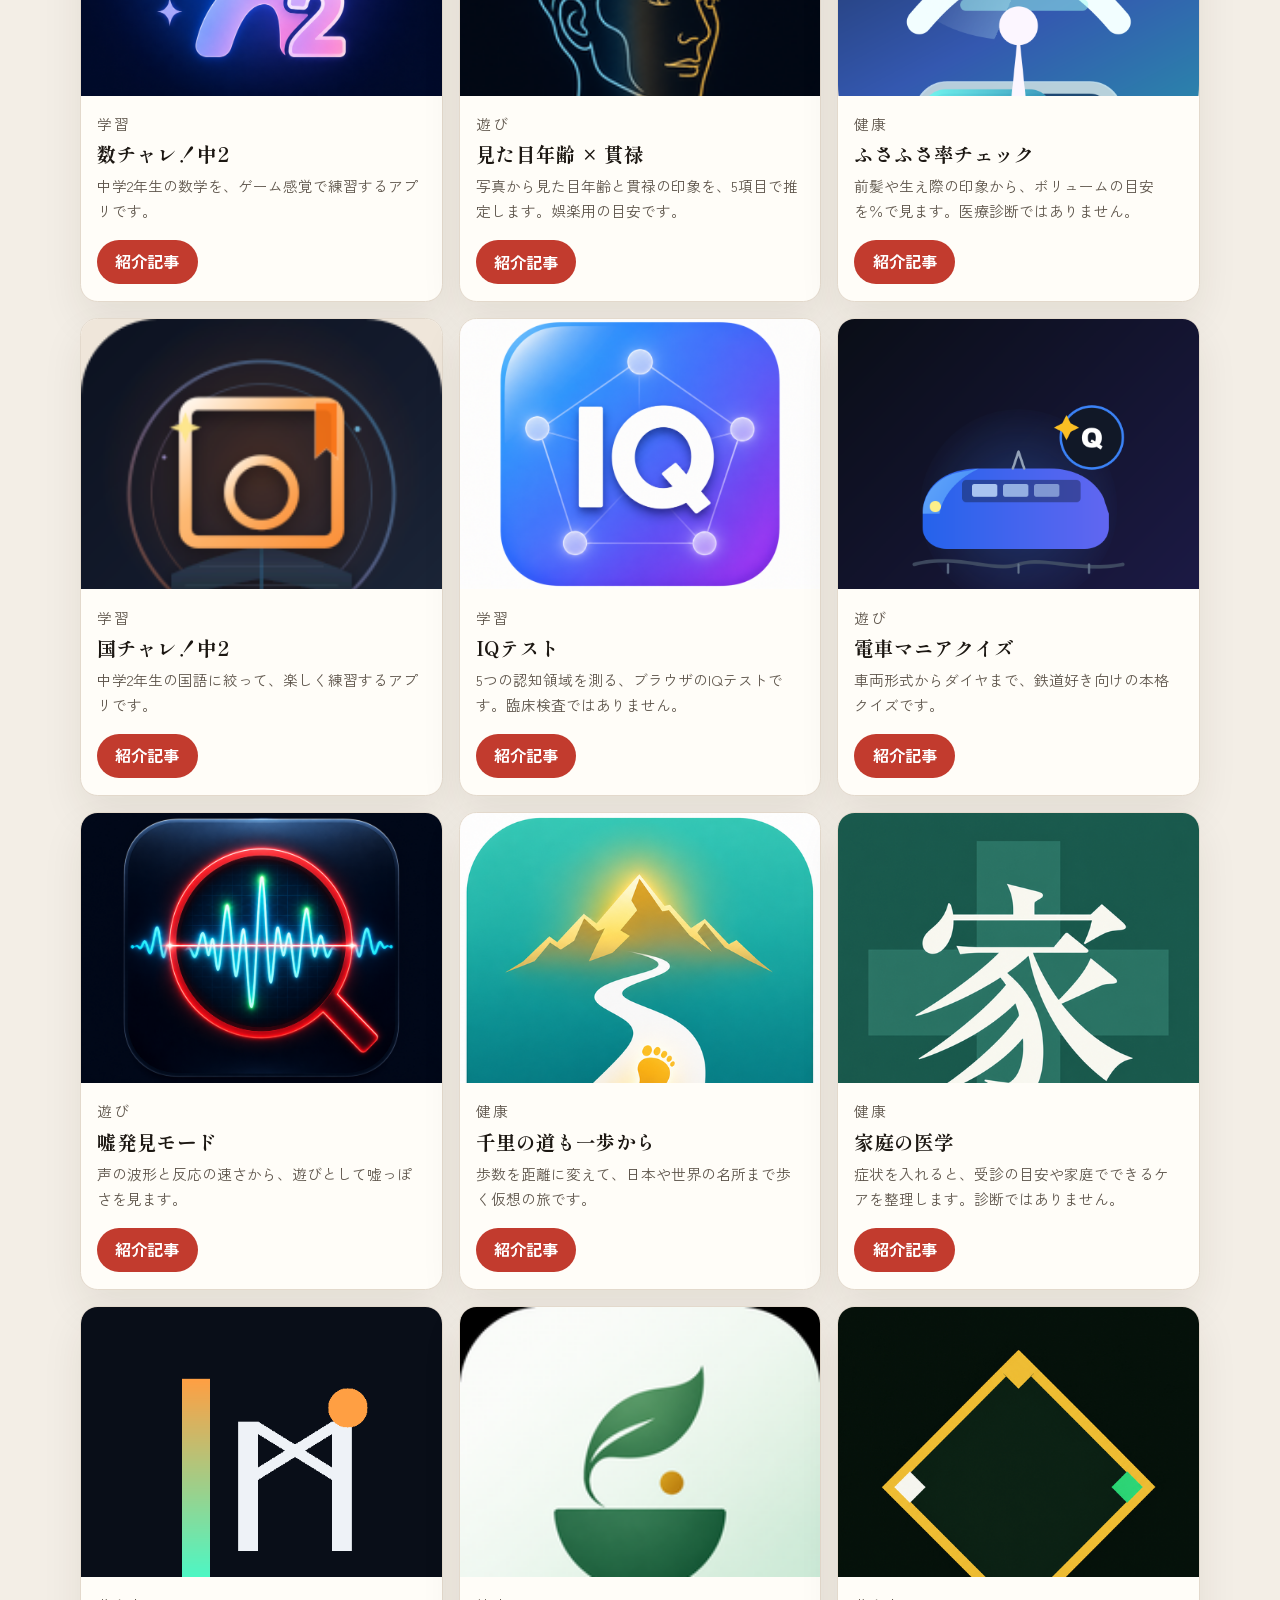
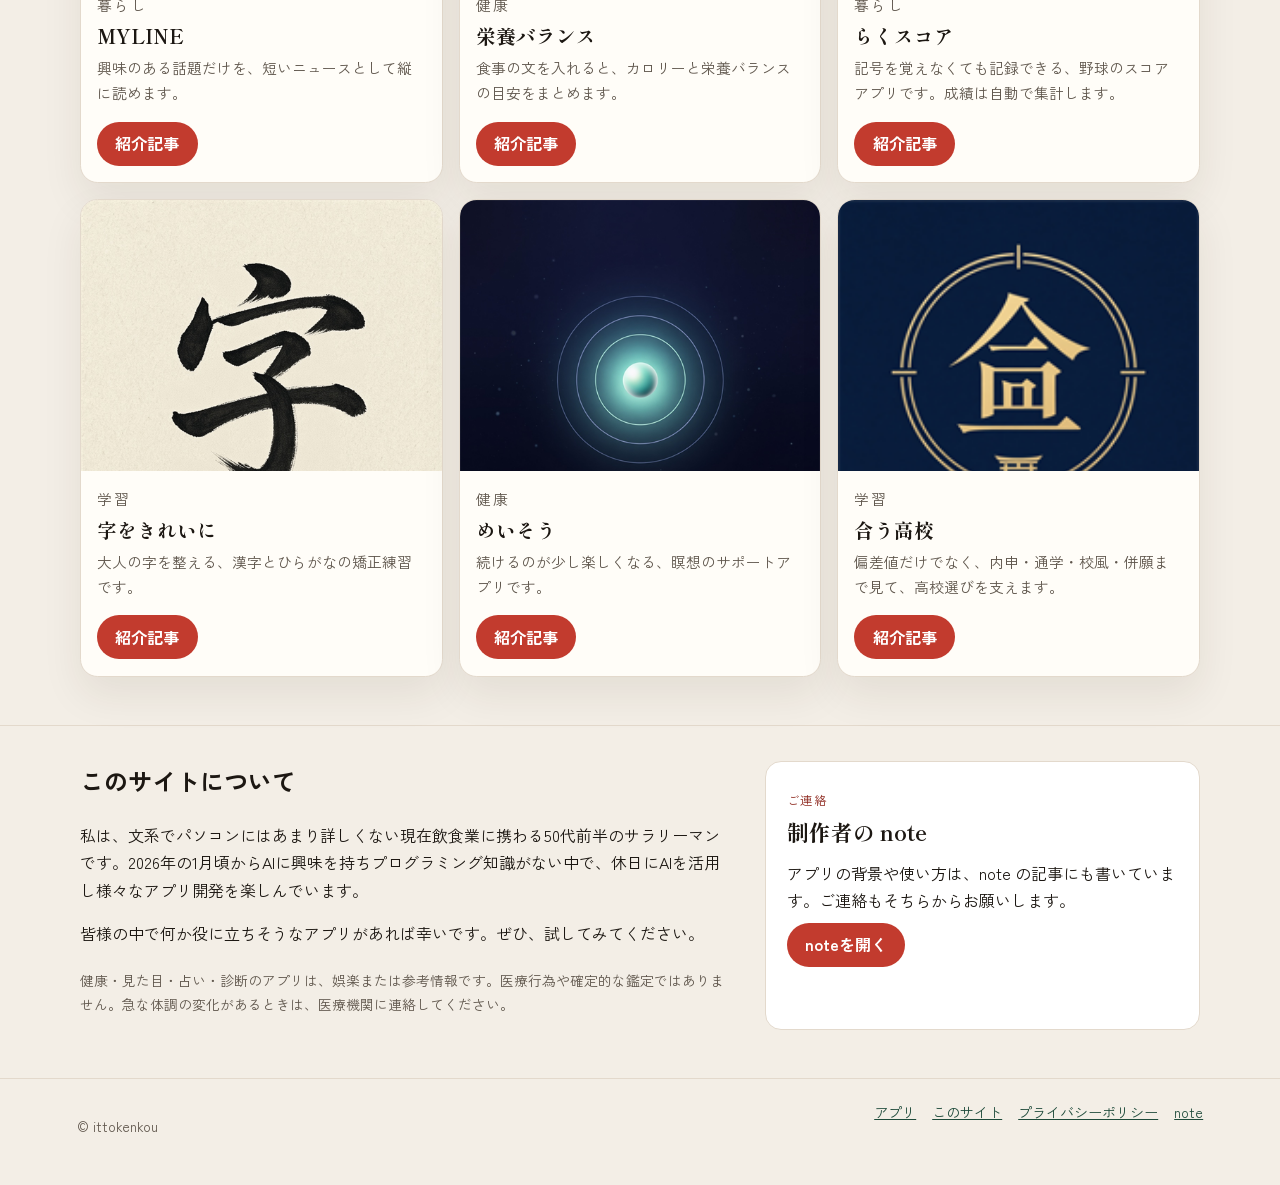
==== commit bd1c0829: "自己紹介を、2026年1月頃から休日にアプリ開発を楽しんでいる内容に改める。 Co-authored-by: Cursor <cursoragent@cursor.com>" ====
--- a/index.html
+++ b/index.html
@@ -555,7 +555,7 @@
       <div class="wrap about-grid">
         <div>
           <h2>このサイトについて</h2>
-          <p>私は、文系でパソコンにはあまり詳しくない現在飲食業に携わる50代前半のサラリーマンです。でもAIに興味を持ちプログラミング知識がない中で、AIを活用し様々なアプリ開発を楽しんでいます。</p>
+          <p>私は、文系でパソコンにはあまり詳しくない現在飲食業に携わる50代前半のサラリーマンです。2026年の1月頃からAIに興味を持ちプログラミング知識がない中で、休日にAIを活用し様々なアプリ開発を楽しんでいます。</p>
           <p>皆様の中で何か役に立ちそうなアプリがあれば幸いです。ぜひ、試してみてください。</p>
           <p class="disclaimer">健康・見た目・占い・診断のアプリは、娯楽または参考情報です。医療行為や確定的な鑑定ではありません。急な体調の変化があるときは、医療機関に連絡してください。</p>
         </div>
